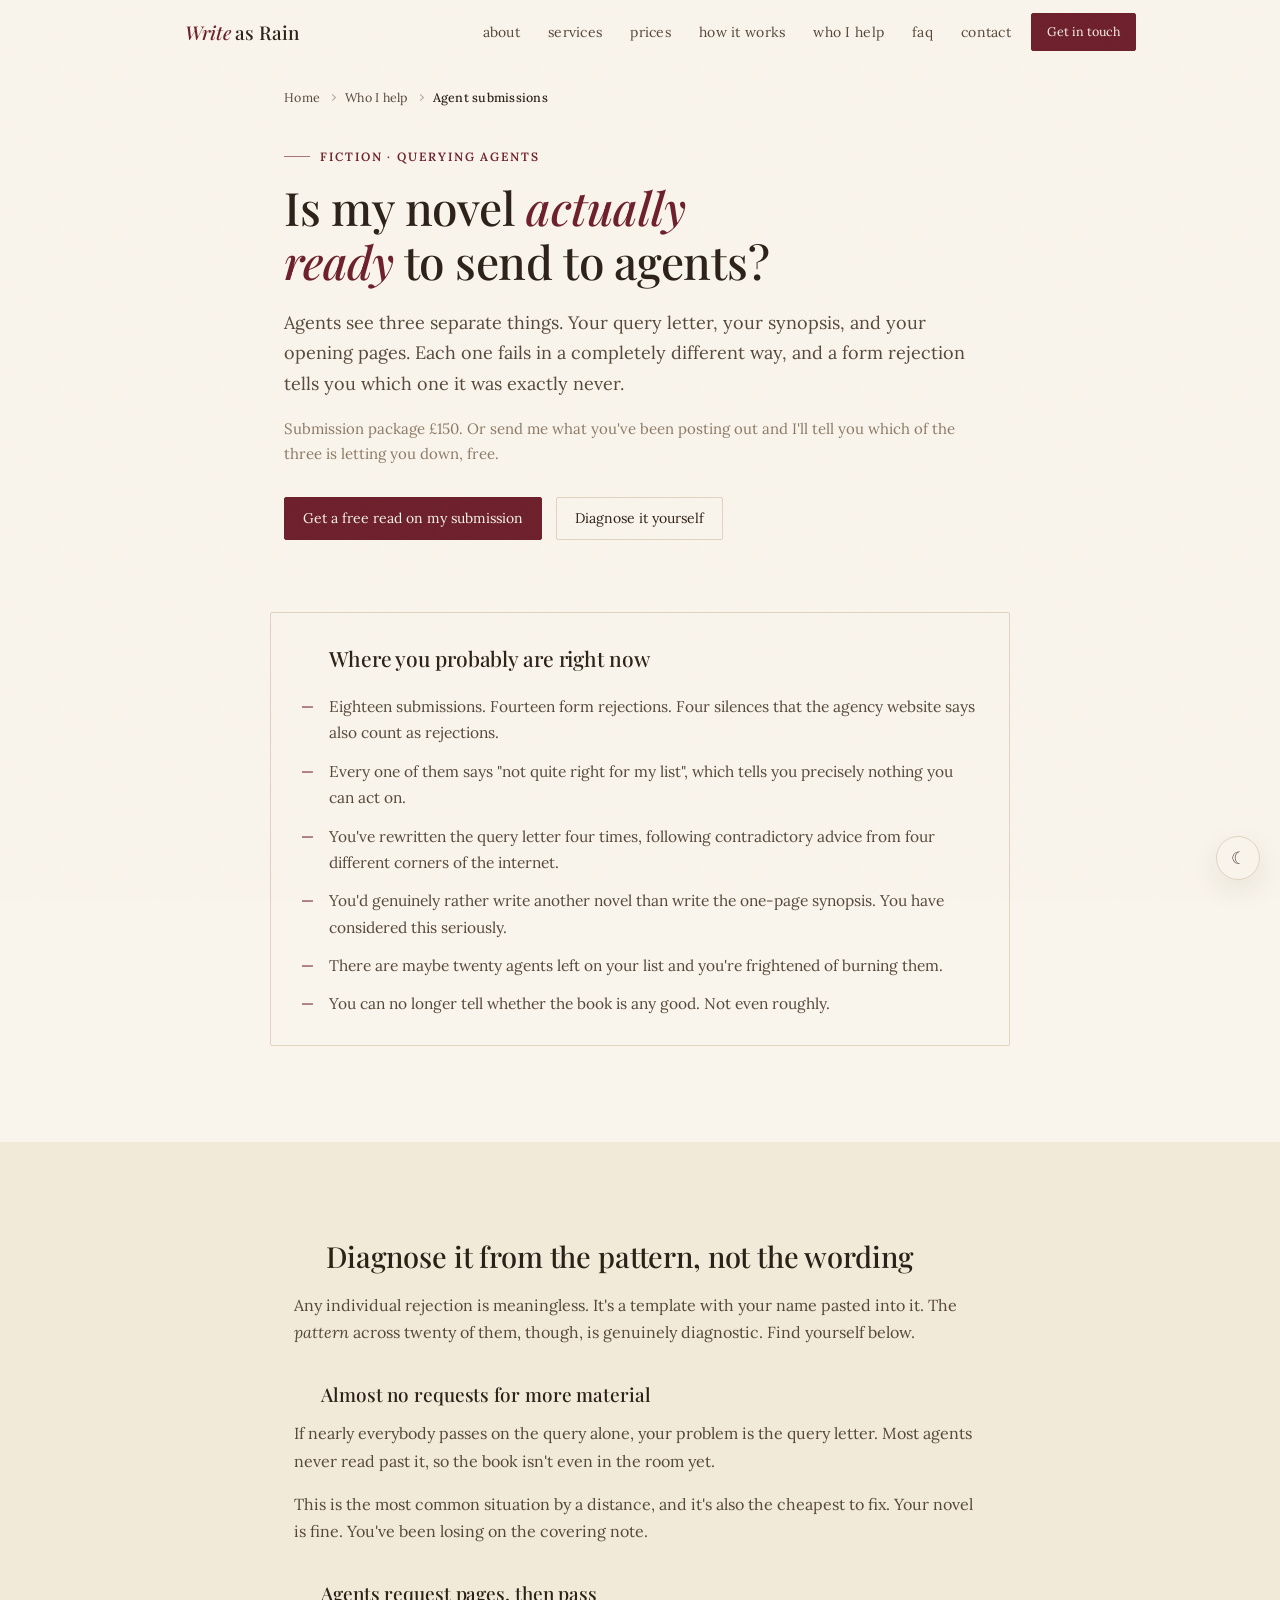
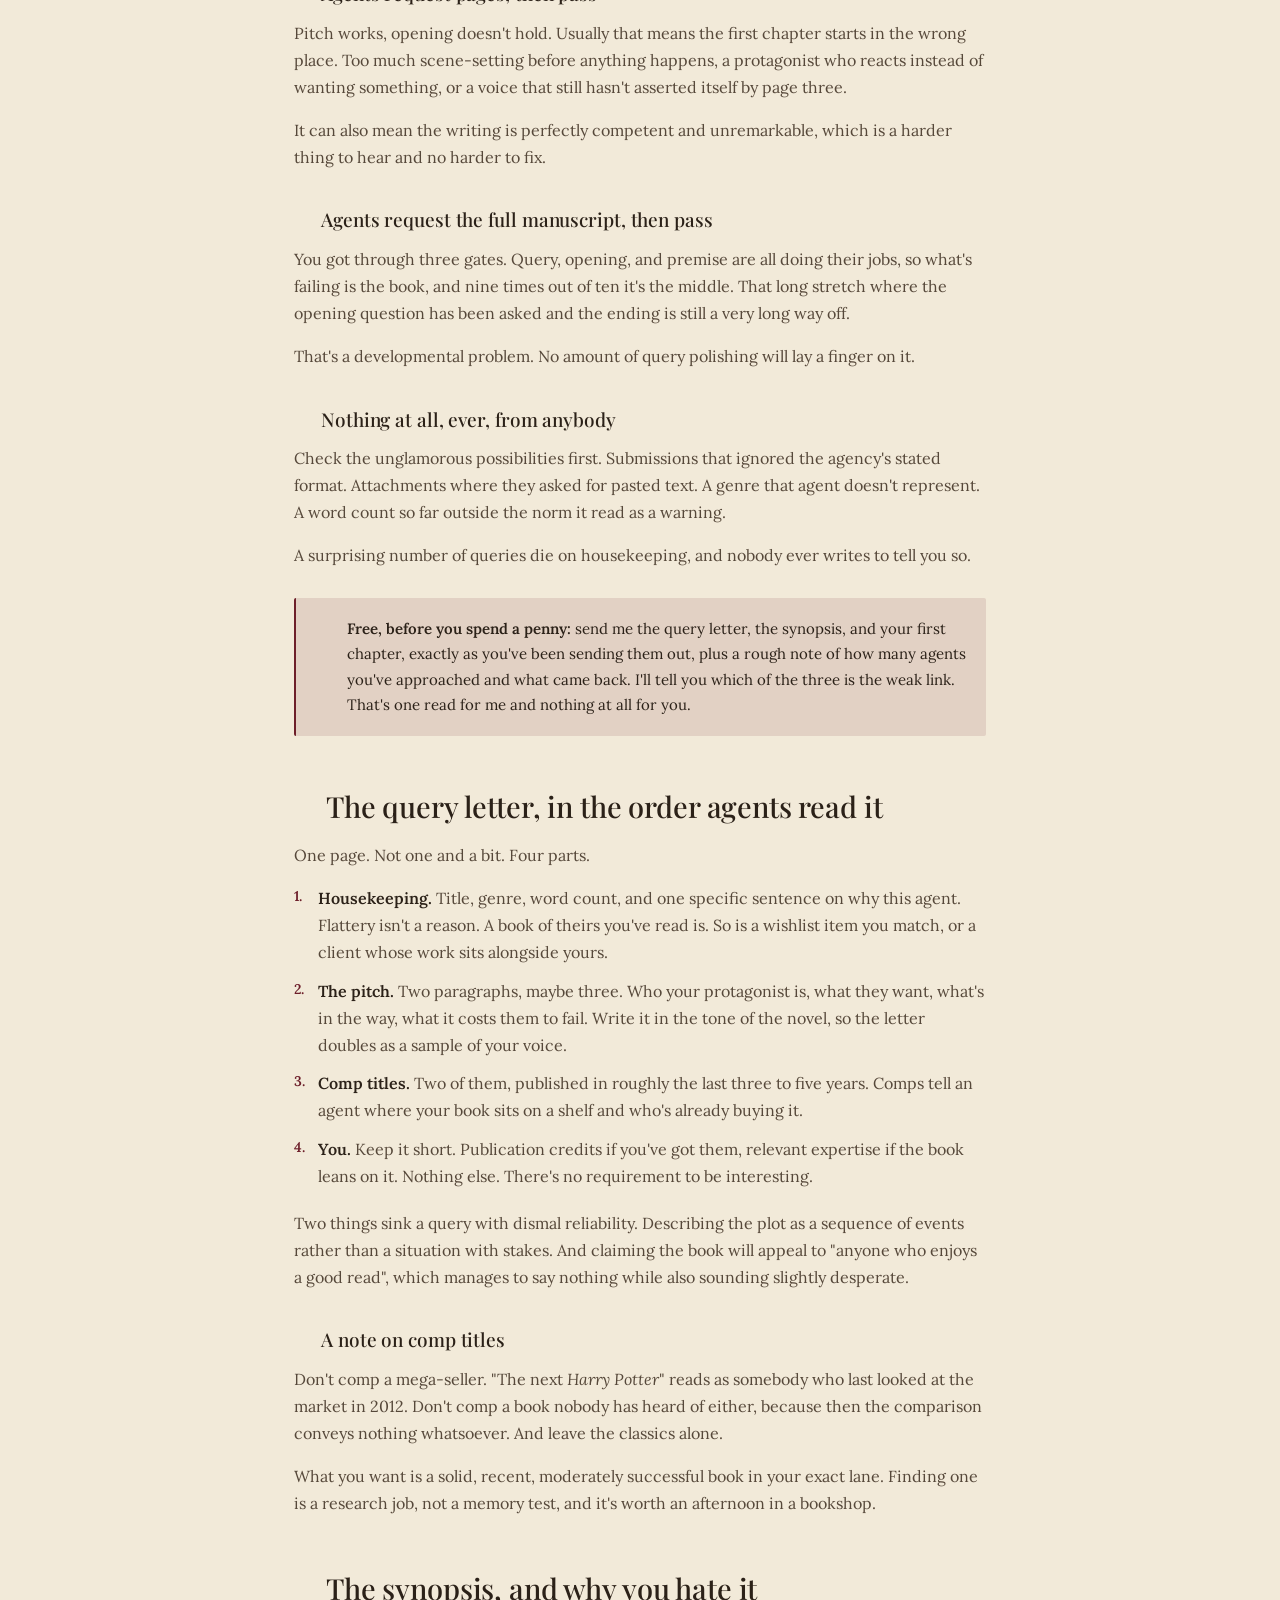
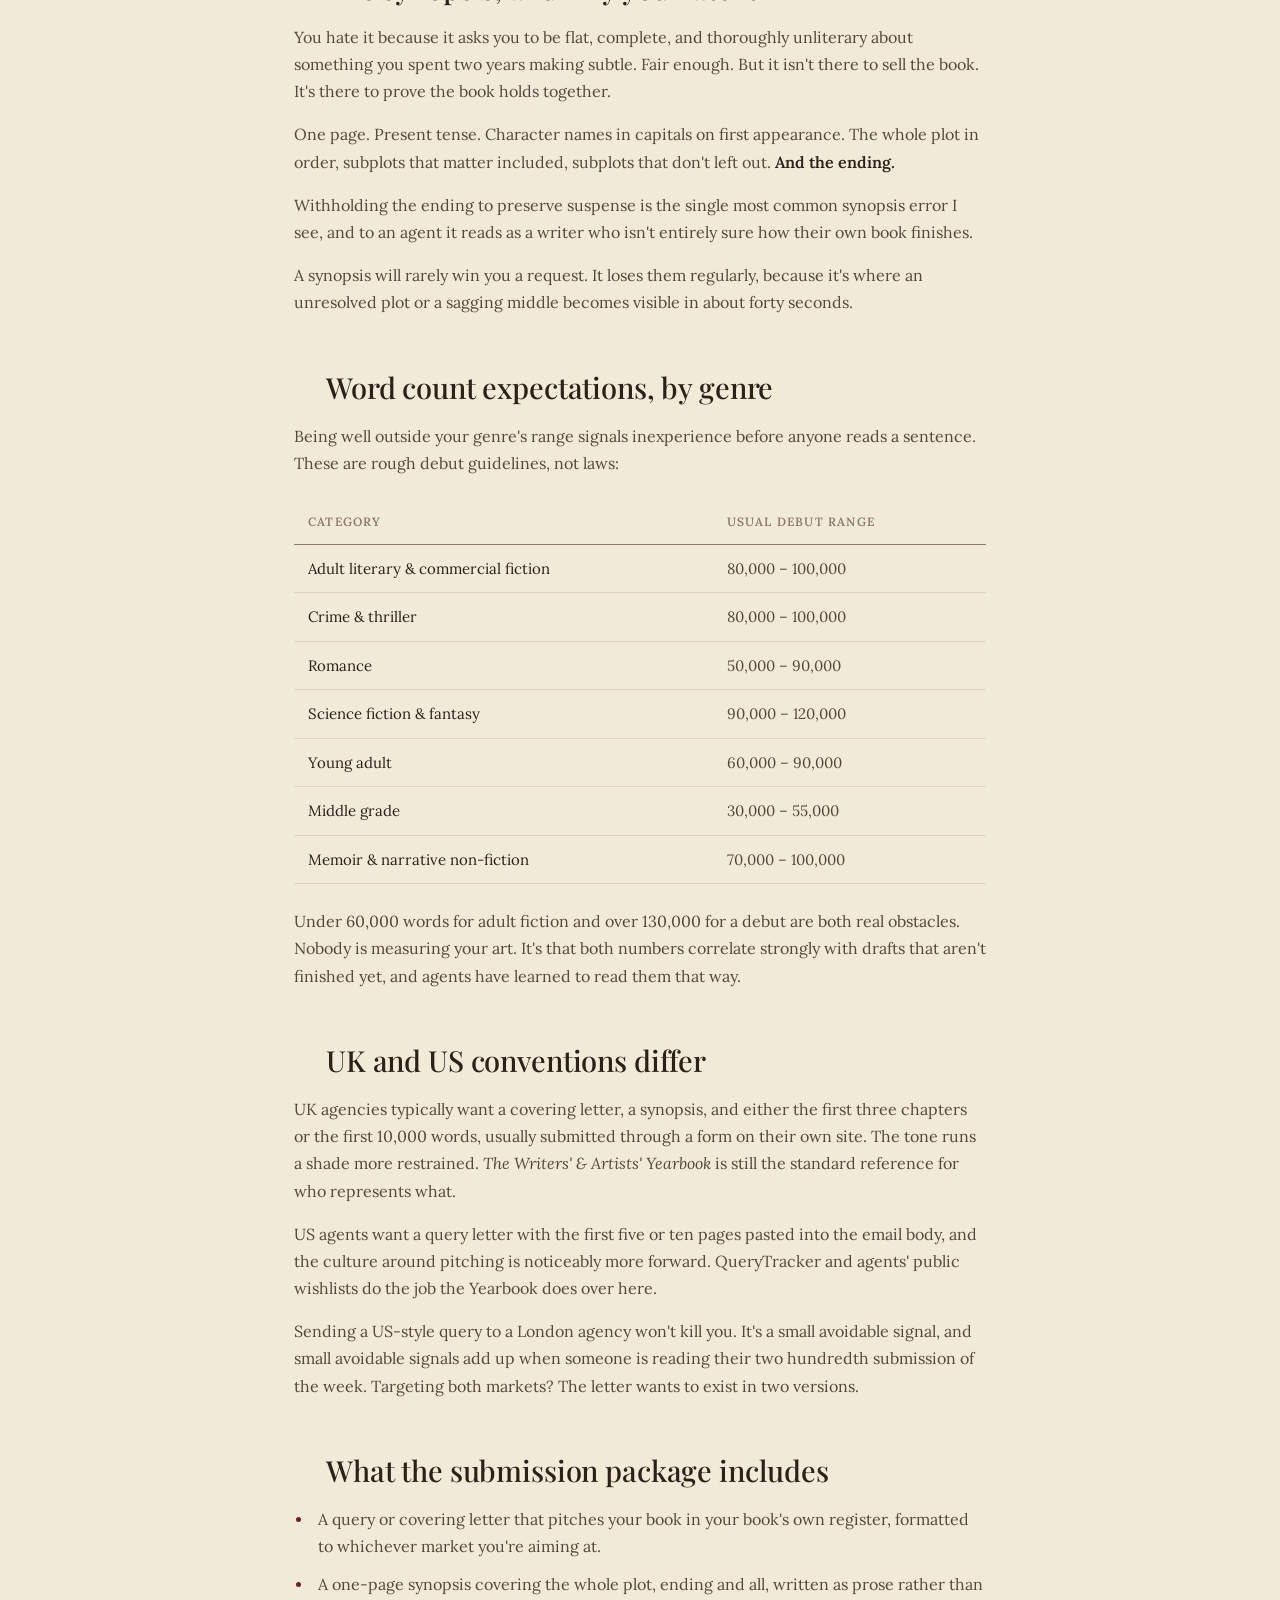
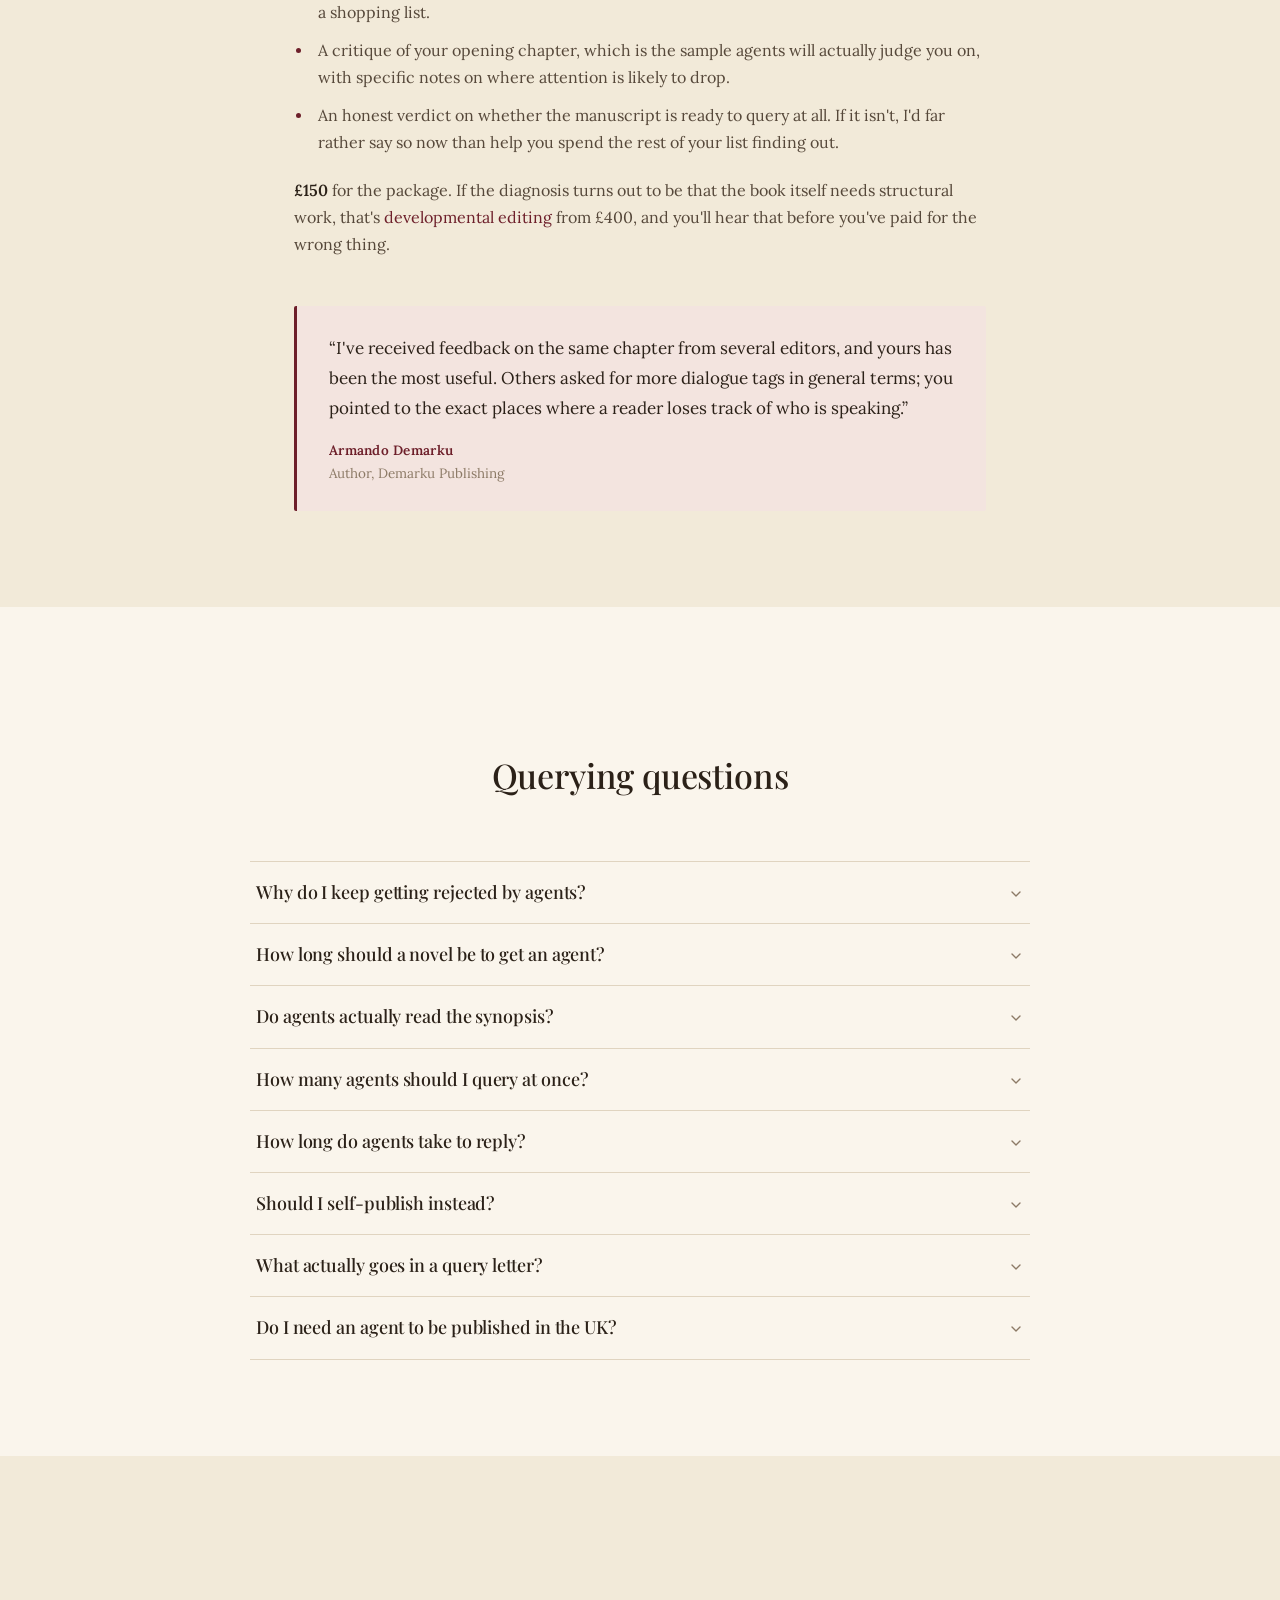
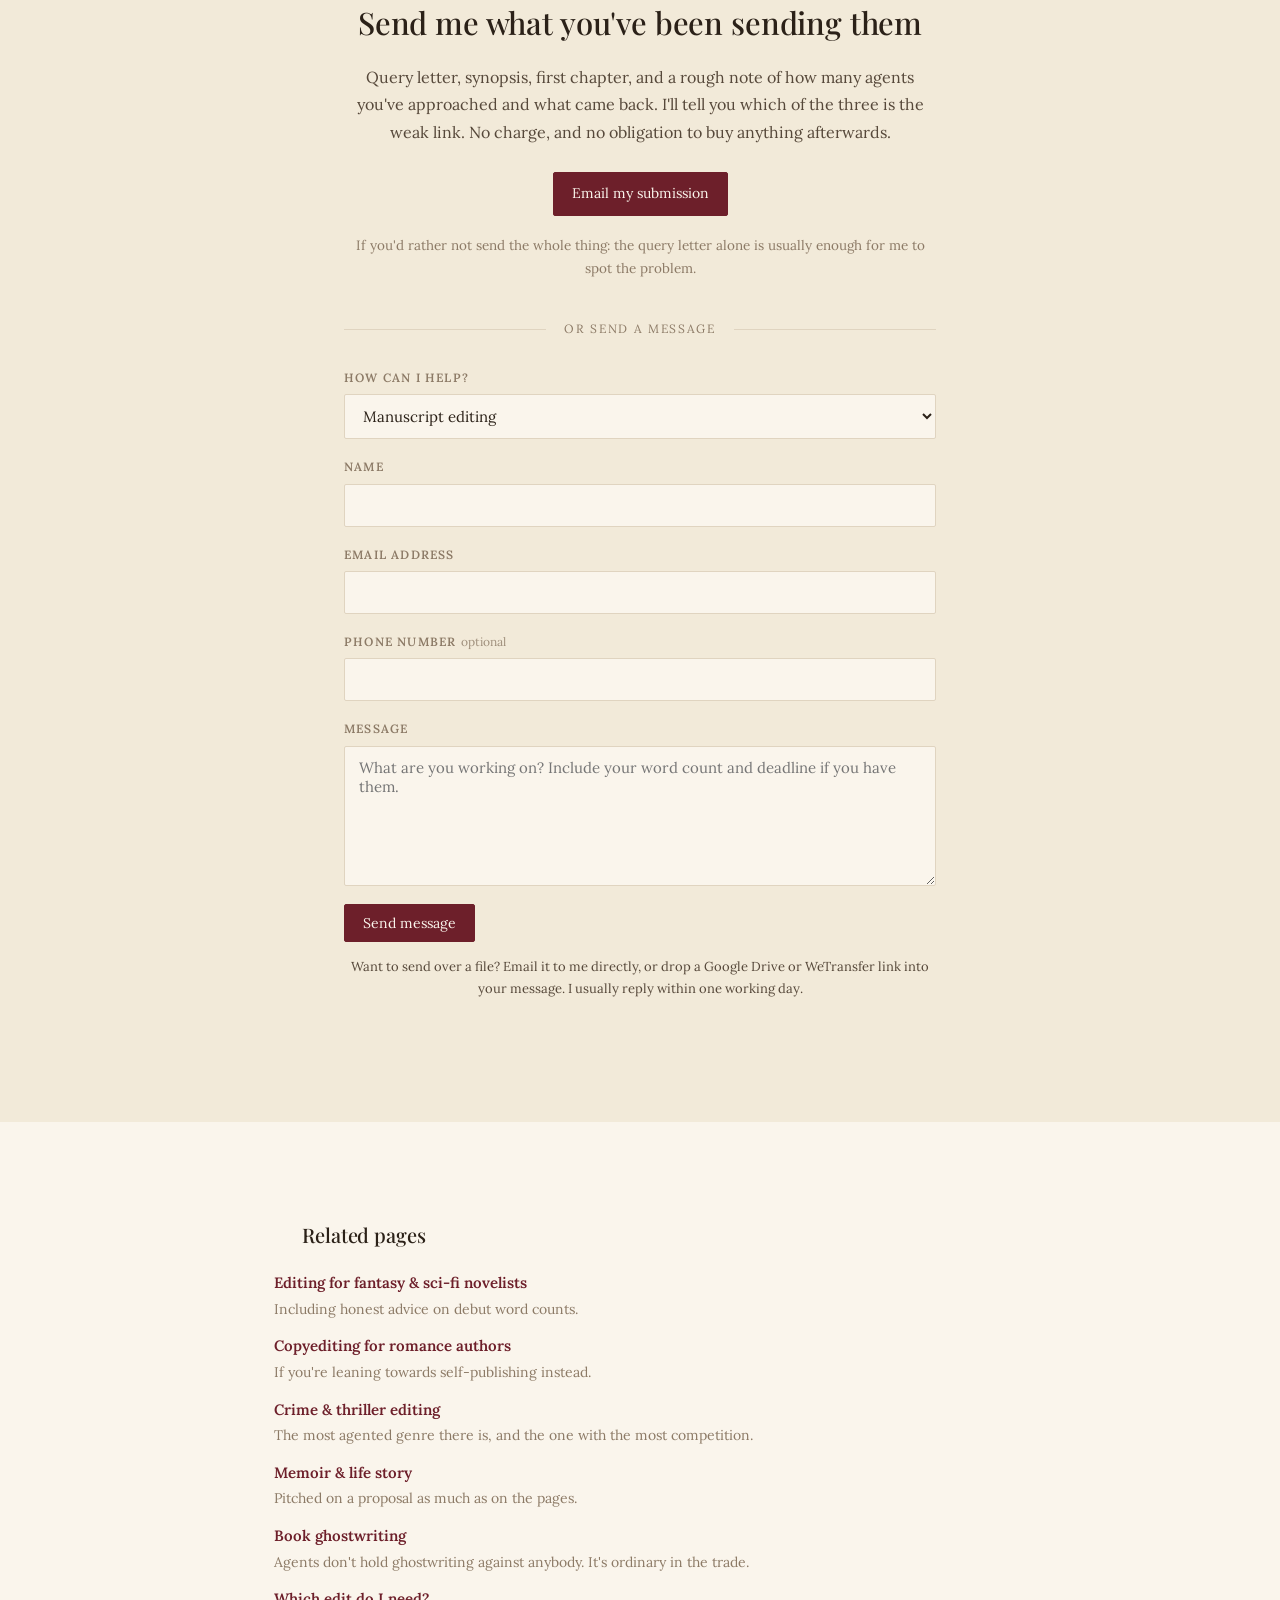
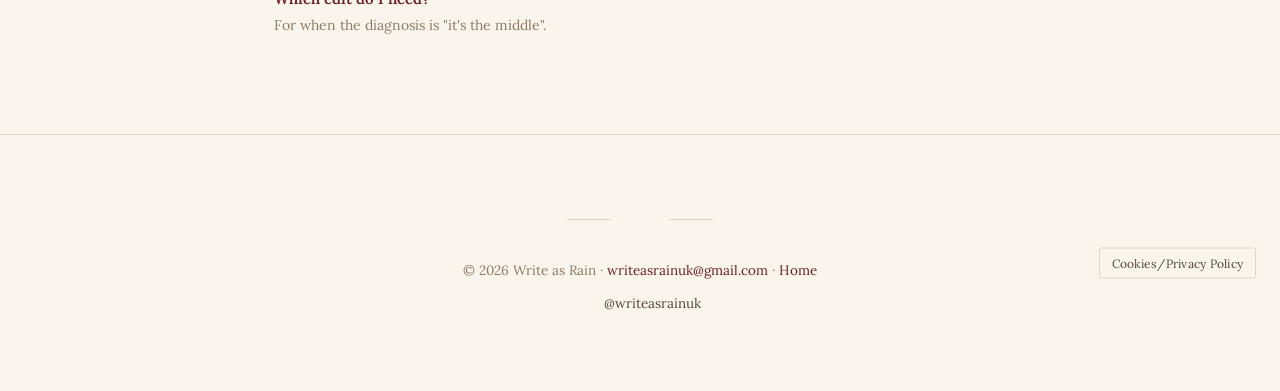
==== agent-submission-help.html @ 53b3f3ac "Restyle testimonials as a panel and add them to fiction pages Body font instead of Playfair italic, " ====
<!DOCTYPE html>
<html lang="en-GB">
<head>
  <meta charset="UTF-8">
  <meta name="viewport" content="width=device-width, initial-scale=1.0">

  <title>Is My Novel Ready to Send to Agents? | Query &amp; Synopsis Help</title>
  <meta name="description" content="Form rejections don't tell you what went wrong. Work out whether it's the book, the query, the synopsis, or the opening chapter that's failing. Package £150.">
  <link rel="canonical" href="https://writeasrain.github.io/agent-submission-help.html">

  <meta property="og:site_name" content="Write as Rain">
  <meta property="og:title" content="Is My Novel Ready to Send to Agents?">
  <meta property="og:description" content="Agents see three things: your query, your synopsis, and your opening pages. Each one fails differently, and a form rejection never tells you which. Here's how to find out.">
  <meta property="og:type" content="article">
  <meta property="og:url" content="https://writeasrain.github.io/agent-submission-help.html">
  <meta property="og:locale" content="en_GB">
  <meta property="og:image" content="https://writeasrain.github.io/og-image.png">
  <meta property="og:image:width" content="1200">
  <meta property="og:image:height" content="630">
  <meta property="og:image:alt" content="Write as Rain - every word deserves a second pair of eyes">
  <meta name="twitter:card" content="summary_large_image">

  <link rel="preconnect" href="https://fonts.googleapis.com">
  <link rel="preconnect" href="https://fonts.gstatic.com" crossorigin>
  <link href="https://fonts.googleapis.com/css2?family=Playfair+Display:ital,wght@0,500;0,600;1,500&family=Lora:ital,wght@0,400;0,500;0,600;1,400&display=swap" rel="stylesheet">
  <link rel="stylesheet" href="styles.css">
  <link rel="icon" href="/favicon.svg" type="image/svg+xml">
  <link rel="icon" href="/favicon.ico" sizes="32x32">
  <link rel="apple-touch-icon" href="/apple-touch-icon.png">

  <script type="application/ld+json">
{
  "@context": "https://schema.org",
  "@type": "BreadcrumbList",
  "itemListElement": [
    { "@type": "ListItem", "position": 1, "name": "Write as Rain", "item": "https://writeasrain.github.io/" },
    { "@type": "ListItem", "position": 2, "name": "Agent submission help", "item": "https://writeasrain.github.io/agent-submission-help.html" }
  ]
}
  </script>

  <script type="application/ld+json">
{
  "@context": "https://schema.org",
  "@type": "Service",
  "name": "Query letter, synopsis, and opening chapter help for novelists querying agents",
  "serviceType": "Submission package",
  "provider": { "@type": "ProfessionalService", "name": "Write as Rain", "@id": "https://writeasrain.github.io/#business" },
  "areaServed": { "@type": "Place", "name": "Worldwide" },
  "audience": { "@type": "Audience", "audienceType": "Novelists querying literary agents" },
  "description": "A query letter, one-page synopsis, and opening chapter critique prepared for literary agent submissions, tailored to UK or US conventions, plus an honest assessment of whether the manuscript is ready to query.",
  "offers": { "@type": "Offer", "priceCurrency": "GBP", "price": 150 }
}
  </script>

  <script type="application/ld+json">
{
  "@context": "https://schema.org",
  "@type": "FAQPage",
  "mainEntity": [
    {
      "@type": "Question",
      "name": "Why do I keep getting rejected by agents?",
      "acceptedAnswer": { "@type": "Answer", "text": "Read the pattern, not the wording. No requests at all. It's the query letter. Most agents never read past it. Pages requested, then passed. It's your opening chapters. Full manuscript requested, then passed. It's the book, and usually the middle of it. Form rejections are deliberately uninformative. Twenty of them lined up together tell you far more than any single one ever will." }
    },
    {
      "@type": "Question",
      "name": "How long should a novel be to get an agent?",
      "acceptedAnswer": { "@type": "Answer", "text": "Roughly, for a debut: literary and commercial fiction 80–100k, crime and thriller 80–100k, romance 50–90k, SFF 90–120k, YA 60–90k, middle grade 30–55k, memoir 70–100k. Under 60,000 for adult fiction reads as underwritten. Over 130,000 for a debut reads as unrevised. Neither is a rule, and both get read as signals before anybody opens the manuscript." }
    },
    {
      "@type": "Question",
      "name": "Do agents actually read the synopsis?",
      "acceptedAnswer": { "@type": "Answer", "text": "Some before the pages, some after, some only if the pages interested them. It'll rarely win you a request. It loses them regularly, because a structural problem becomes visible in a synopsis in about forty seconds flat. Include the ending. Always. Holding it back for suspense reads as a writer who doesn't know how their own book finishes." }
    },
    {
      "@type": "Question",
      "name": "How many agents should I query at once?",
      "acceptedAnswer": { "@type": "Answer", "text": "Batches of six to ten. Simultaneous submissions are standard and expected unless an agency specifically says otherwise. Batching buys you information. If the query is the problem you find out after ten submissions rather than eighty, with most of your list still intact to approach with a better letter." }
    },
    {
      "@type": "Question",
      "name": "How long do agents take to reply?",
      "acceptedAnswer": { "@type": "Answer", "text": "Anywhere from a fortnight to six months. Many agencies now state plainly that silence after a given window means no. Check each agency's submission page before you chase them, because chasing early is remembered. And keep a spreadsheet of who, when, what you sent, and what came back. By submission thirty you won't remember, and querying the same agent twice by accident is a bad way to introduce yourself." }
    },
    {
      "@type": "Question",
      "name": "Should I self-publish instead?",
      "acceptedAnswer": { "@type": "Answer", "text": "They're two different routes. One isn't a consolation prize for failing at the other, whatever the internet occasionally implies. Traditional publishing buys you bookshop distribution, prize eligibility, and an advance, at the cost of years of waiting and very little control. Self-publishing buys you speed, control, and far higher royalties per copy, at the cost of funding the editing, the cover, and the marketing yourself. Genre fiction with a clearly defined readership does very well self-published. Romance above all. Literary fiction generally doesn't." }
    },
    {
      "@type": "Question",
      "name": "What actually goes in a query letter?",
      "acceptedAnswer": { "@type": "Answer", "text": "One page, four parts. Housekeeping (title, genre, word count, why this agent). The pitch (protagonist, want, obstacle, cost). Two recent comp titles. A short paragraph about you. Write it in the tone of the novel so the letter doubles as a sample of your voice. That's the bit separating a competent query from one that gets read twice." }
    },
    {
      "@type": "Question",
      "name": "Do I need an agent to be published in the UK?",
      "acceptedAnswer": { "@type": "Answer", "text": "For the big houses, effectively yes. They don't take unagented submissions. Plenty of independent presses do accept direct approaches and some of them are excellent, typically paying smaller advances in exchange for a lot more editorial attention. One rule hasn't changed in decades. A legitimate agent takes a commission from your earnings, after you've earned them. Anybody charging a reading fee, or nudging you towards a paid editorial service they happen to be connected to, isn't an agent worth having." }
    }
  ]
}
  </script>

  <!-- Google tag (gtag.js) -->
  <script async src="https://www.googletagmanager.com/gtag/js?id=G-4W3Q03PS05"></script>
  <script>
    window.dataLayer = window.dataLayer || [];
    function gtag(){dataLayer.push(arguments);}
    gtag('js', new Date());
    gtag('config', 'G-4W3Q03PS05');
  </script>

  <!-- Microsoft Clarity -->
  <script type="text/javascript">
    (function(c,l,a,r,i,t,y){
        c[a]=c[a]||function(){(c[a].q=c[a].q||[]).push(arguments)};
        t=l.createElement(r);t.async=1;t.src="https://www.clarity.ms/tag/"+i;
        y=l.getElementsByTagName(r)[0];y.parentNode.insertBefore(t,y);
    })(window, document, "clarity", "script", "xw679pu73i");
  </script>
</head>
<body>

<a class="skip-link" href="#main">Skip to content</a>

<nav>
  <div class="nav-inner">
    <a href="index.html" class="brand"><svg class="brand-mark" viewBox="0 0 148 164" aria-hidden="true"><use href="#wr-art-book"></use></svg><span class="brand-text"><span class="accent">Write</span> as Rain</span></a>
    <ul class="nav-links" id="nav-links">
      <li><a href="index.html#about">about</a></li>
      <li><a href="index.html#services">services</a></li>
      <li><a href="pricing.html">prices</a></li>
      <li><a href="index.html#process">how it works</a></li>
      <li><a href="index.html#who-i-help">who I help</a></li>
      <li><a href="#faq">faq</a></li>
      <li><a href="#contact">contact</a></li>
    </ul>
    <div class="nav-actions">
      <a href="#contact" class="btn primary">Get in touch</a>
      <button class="menu-toggle" id="menu-toggle" aria-label="Open menu" aria-expanded="false">&#9776;</button>
    </div>
  </div>
</nav>

<div class="container breadcrumb">
  <nav aria-label="Breadcrumb">
    <ol>
      <li><a href="index.html">Home</a></li>
      <li><a href="index.html#who-i-help">Who I help</a></li>
      <li aria-current="page">Agent submissions</li>
    </ol>
  </nav>
</div>

<main id="main">

<header class="niche-hero">
  <div class="container niche-hero-inner">
    <p class="eyebrow">Fiction &middot; Querying agents</p>
    <h1>Is my novel <span class="accent">actually ready</span> to send to agents?</h1>
    <p class="lede">Agents see three separate things. Your query letter, your synopsis, and your opening pages. Each one fails in a completely different way, and a form rejection tells you which one it was exactly never.</p>
    <p class="lede-sub">Submission package &pound;150. Or send me what you've been posting out and I'll tell you which of the three is letting you down, free.</p>
    <div class="niche-cta">
      <a href="#contact" class="btn primary">Get a free read on my submission</a>
      <a href="#diagnose" class="btn">Diagnose it yourself</a>
    </div>
  </div>
  <svg class="ill ill-xl niche-hero-art" viewBox="0 0 24 24" aria-hidden="true"><use href="#wr-plane"></use></svg>
</header>

<section>
  <div class="container">
    <div class="pain-list reveal">
      <h2><svg class="ill ill-sm" viewBox="0 0 24 24" aria-hidden="true"><use href="#wr-glasses"></use></svg>Where you probably are right now</h2>
      <ul>
        <li>Eighteen submissions. Fourteen form rejections. Four silences that the agency website says also count as rejections.</li>
        <li>Every one of them says "not quite right for my list", which tells you precisely nothing you can act on.</li>
        <li>You've rewritten the query letter four times, following contradictory advice from four different corners of the internet.</li>
        <li>You'd genuinely rather write another novel than write the one-page synopsis. You have considered this seriously.</li>
        <li>There are maybe twenty agents left on your list and you're frightened of burning them.</li>
        <li>You can no longer tell whether the book is any good. Not even roughly.</li>
      </ul>
    </div>
  </div>
</section>

<section id="diagnose" class="section-alt">
  <div class="container prose reveal">

    <h2><svg class="ill ill-hd" viewBox="0 0 24 24" aria-hidden="true"><use href="#wr-magnifier"></use></svg>Diagnose it from the pattern, not the wording</h2>
    <p>Any individual rejection is meaningless. It's a template with your name pasted into it. The <em>pattern</em> across twenty of them, though, is genuinely diagnostic. Find yourself below.</p>

    <h3><svg class="ill ill-sm" viewBox="0 0 24 24" aria-hidden="true"><use href="#wr-no"></use></svg>Almost no requests for more material</h3>
    <p>If nearly everybody passes on the query alone, your problem is the query letter. Most agents never read past it, so the book isn't even in the room yet.</p>
    <p>This is the most common situation by a distance, and it's also the cheapest to fix. Your novel is fine. You've been losing on the covering note.</p>

    <h3><svg class="ill ill-sm" viewBox="0 0 24 24" aria-hidden="true"><use href="#wr-book-open"></use></svg>Agents request pages, then pass</h3>
    <p>Pitch works, opening doesn't hold. Usually that means the first chapter starts in the wrong place. Too much scene-setting before anything happens, a protagonist who reacts instead of wanting something, or a voice that still hasn't asserted itself by page three.</p>
    <p>It can also mean the writing is perfectly competent and unremarkable, which is a harder thing to hear and no harder to fix.</p>

    <h3><svg class="ill ill-sm" viewBox="0 0 24 24" aria-hidden="true"><use href="#wr-layers"></use></svg>Agents request the full manuscript, then pass</h3>
    <p>You got through three gates. Query, opening, and premise are all doing their jobs, so what's failing is the book, and nine times out of ten it's the middle. That long stretch where the opening question has been asked and the ending is still a very long way off.</p>
    <p>That's a developmental problem. No amount of query polishing will lay a finger on it.</p>

    <h3><svg class="ill ill-sm" viewBox="0 0 24 24" aria-hidden="true"><use href="#wr-checklist"></use></svg>Nothing at all, ever, from anybody</h3>
    <p>Check the unglamorous possibilities first. Submissions that ignored the agency's stated format. Attachments where they asked for pasted text. A genre that agent doesn't represent. A word count so far outside the norm it read as a warning.</p>
    <p>A surprising number of queries die on housekeeping, and nobody ever writes to tell you so.</p>

    <div class="callout">
      <svg class="ill ill-sm" viewBox="0 0 24 24" aria-hidden="true"><use href="#wr-nib"></use></svg>
      <p><strong>Free, before you spend a penny:</strong> send me the query letter, the synopsis, and your first chapter, exactly as you've been sending them out, plus a rough note of how many agents you've approached and what came back. I'll tell you which of the three is the weak link. That's one read for me and nothing at all for you.</p>
    </div>

    <h2><svg class="ill ill-hd" viewBox="0 0 24 24" aria-hidden="true"><use href="#wr-envelope"></use></svg>The query letter, in the order agents read it</h2>
    <p>One page. Not one and a bit. Four parts.</p>
    <ol>
      <li><strong>Housekeeping.</strong> Title, genre, word count, and one specific sentence on why this agent. Flattery isn't a reason. A book of theirs you've read is. So is a wishlist item you match, or a client whose work sits alongside yours.</li>
      <li><strong>The pitch.</strong> Two paragraphs, maybe three. Who your protagonist is, what they want, what's in the way, what it costs them to fail. Write it in the tone of the novel, so the letter doubles as a sample of your voice.</li>
      <li><strong>Comp titles.</strong> Two of them, published in roughly the last three to five years. Comps tell an agent where your book sits on a shelf and who's already buying it.</li>
      <li><strong>You.</strong> Keep it short. Publication credits if you've got them, relevant expertise if the book leans on it. Nothing else. There's no requirement to be interesting.</li>
    </ol>
    <p>Two things sink a query with dismal reliability. Describing the plot as a sequence of events rather than a situation with stakes. And claiming the book will appeal to "anyone who enjoys a good read", which manages to say nothing while also sounding slightly desperate.</p>

    <h3><svg class="ill ill-sm" viewBox="0 0 24 24" aria-hidden="true"><use href="#wr-scales"></use></svg>A note on comp titles</h3>
    <p>Don't comp a mega-seller. "The next <em>Harry Potter</em>" reads as somebody who last looked at the market in 2012. Don't comp a book nobody has heard of either, because then the comparison conveys nothing whatsoever. And leave the classics alone.</p>
    <p>What you want is a solid, recent, moderately successful book in your exact lane. Finding one is a research job, not a memory test, and it's worth an afternoon in a bookshop.</p>

    <h2><svg class="ill ill-hd" viewBox="0 0 24 24" aria-hidden="true"><use href="#wr-doc-lines"></use></svg>The synopsis, and why you hate it</h2>
    <p>You hate it because it asks you to be flat, complete, and thoroughly unliterary about something you spent two years making subtle. Fair enough. But it isn't there to sell the book. It's there to prove the book holds together.</p>
    <p>One page. Present tense. Character names in capitals on first appearance. The whole plot in order, subplots that matter included, subplots that don't left out. <strong>And the ending.</strong></p>
    <p>Withholding the ending to preserve suspense is the single most common synopsis error I see, and to an agent it reads as a writer who isn't entirely sure how their own book finishes.</p>
    <p>A synopsis will rarely win you a request. It loses them regularly, because it's where an unresolved plot or a sagging middle becomes visible in about forty seconds.</p>

    <h2><svg class="ill ill-hd" viewBox="0 0 24 24" aria-hidden="true"><use href="#wr-ruler"></use></svg>Word count expectations, by genre</h2>
    <p>Being well outside your genre's range signals inexperience before anyone reads a sentence. These are rough debut guidelines, not laws:</p>
    <div class="data-table-wrap">
      <table class="data-table">
        <thead>
          <tr><th scope="col">Category</th><th scope="col">Usual debut range</th></tr>
        </thead>
        <tbody>
          <tr><td>Adult literary &amp; commercial fiction</td><td>80,000 &ndash; 100,000</td></tr>
          <tr><td>Crime &amp; thriller</td><td>80,000 &ndash; 100,000</td></tr>
          <tr><td>Romance</td><td>50,000 &ndash; 90,000</td></tr>
          <tr><td>Science fiction &amp; fantasy</td><td>90,000 &ndash; 120,000</td></tr>
          <tr><td>Young adult</td><td>60,000 &ndash; 90,000</td></tr>
          <tr><td>Middle grade</td><td>30,000 &ndash; 55,000</td></tr>
          <tr><td>Memoir &amp; narrative non-fiction</td><td>70,000 &ndash; 100,000</td></tr>
        </tbody>
      </table>
    </div>
    <p>Under 60,000 words for adult fiction and over 130,000 for a debut are both real obstacles. Nobody is measuring your art. It's that both numbers correlate strongly with drafts that aren't finished yet, and agents have learned to read them that way.</p>

    <h2><svg class="ill ill-hd" viewBox="0 0 24 24" aria-hidden="true"><use href="#wr-globe"></use></svg>UK and US conventions differ</h2>
    <p>UK agencies typically want a covering letter, a synopsis, and either the first three chapters or the first 10,000 words, usually submitted through a form on their own site. The tone runs a shade more restrained. <em>The Writers' &amp; Artists' Yearbook</em> is still the standard reference for who represents what.</p>
    <p>US agents want a query letter with the first five or ten pages pasted into the email body, and the culture around pitching is noticeably more forward. QueryTracker and agents' public wishlists do the job the Yearbook does over here.</p>
    <p>Sending a US-style query to a London agency won't kill you. It's a small avoidable signal, and small avoidable signals add up when someone is reading their two hundredth submission of the week. Targeting both markets? The letter wants to exist in two versions.</p>

    <h2><svg class="ill ill-hd" viewBox="0 0 24 24" aria-hidden="true"><use href="#wr-package"></use></svg>What the submission package includes</h2>
    <ul>
      <li>A query or covering letter that pitches your book in your book's own register, formatted to whichever market you're aiming at.</li>
      <li>A one-page synopsis covering the whole plot, ending and all, written as prose rather than a shopping list.</li>
      <li>A critique of your opening chapter, which is the sample agents will actually judge you on, with specific notes on where attention is likely to drop.</li>
      <li>An honest verdict on whether the manuscript is ready to query at all. If it isn't, I'd far rather say so now than help you spend the rest of your list finding out.</li>
    </ul>
    <p><strong>&pound;150</strong> for the package. If the diagnosis turns out to be that the book itself needs structural work, that's <a href="index.html#services">developmental editing</a> from &pound;400, and you'll hear that before you've paid for the wrong thing.</p>
    <!-- testimonial: demarku-dialogue -->
    <figure class="testimonial reveal">
      <blockquote>
        <p>I've received feedback on the same chapter from several editors, and yours has been the most useful. Others asked for more dialogue tags in general terms; you pointed to the exact places where a reader loses track of who is speaking.</p>
      </blockquote>
      <figcaption>
        <span class="testimonial-name">Armando Demarku</span>
        <span class="testimonial-role">Author, <a href="https://www.demarkupublishing.com/" rel="noopener">Demarku Publishing</a></span>
      </figcaption>
    </figure>
    <!-- /testimonial -->

  </div>
</section>

<section id="faq">
  <div class="container">
    <div class="section-mark reveal"><svg class="ill ill-mark" viewBox="0 0 24 24" aria-hidden="true"><use href="#wr-speech"></use></svg></div>
    <div class="section-title reveal"><h2>Querying questions</h2></div>
    <div class="faq-list stagger">

      <details class="faq-item">
        <summary><h3 class="faq-q">Why do I keep getting rejected by agents?</h3><svg class="faq-chev" viewBox="0 0 24 24" fill="none" stroke="currentColor" stroke-width="2" stroke-linecap="round" stroke-linejoin="round" aria-hidden="true"><polyline points="6 9 12 15 18 9"></polyline></svg></summary>
        <div class="faq-a">
          <p>Read the pattern, not the wording.</p>
          <ul>
            <li><strong>No requests at all.</strong> It's the query letter. Most agents never read past it.</li>
            <li><strong>Pages requested, then passed.</strong> It's your opening chapters.</li>
            <li><strong>Full manuscript requested, then passed.</strong> It's the book, and usually the middle of it.</li>
          </ul>
          <p>Form rejections are deliberately uninformative. Twenty of them lined up together tell you far more than any single one ever will.</p>
        </div>
      </details>

      <details class="faq-item">
        <summary><h3 class="faq-q">How long should a novel be to get an agent?</h3><svg class="faq-chev" viewBox="0 0 24 24" fill="none" stroke="currentColor" stroke-width="2" stroke-linecap="round" stroke-linejoin="round" aria-hidden="true"><polyline points="6 9 12 15 18 9"></polyline></svg></summary>
        <div class="faq-a">
          <p>Roughly, for a debut: literary and commercial fiction 80&ndash;100k, crime and thriller 80&ndash;100k, romance 50&ndash;90k, SFF 90&ndash;120k, YA 60&ndash;90k, middle grade 30&ndash;55k, memoir 70&ndash;100k.</p>
          <p>Under 60,000 for adult fiction reads as underwritten. Over 130,000 for a debut reads as unrevised. Neither is a rule, and both get read as signals before anybody opens the manuscript.</p>
        </div>
      </details>

      <details class="faq-item">
        <summary><h3 class="faq-q">Do agents actually read the synopsis?</h3><svg class="faq-chev" viewBox="0 0 24 24" fill="none" stroke="currentColor" stroke-width="2" stroke-linecap="round" stroke-linejoin="round" aria-hidden="true"><polyline points="6 9 12 15 18 9"></polyline></svg></summary>
        <div class="faq-a">
          <p>Some before the pages, some after, some only if the pages interested them.</p>
          <p>It'll rarely win you a request. It loses them regularly, because a structural problem becomes visible in a synopsis in about forty seconds flat.</p>
          <p>Include the ending. Always. Holding it back for suspense reads as a writer who doesn't know how their own book finishes.</p>
        </div>
      </details>

      <details class="faq-item">
        <summary><h3 class="faq-q">How many agents should I query at once?</h3><svg class="faq-chev" viewBox="0 0 24 24" fill="none" stroke="currentColor" stroke-width="2" stroke-linecap="round" stroke-linejoin="round" aria-hidden="true"><polyline points="6 9 12 15 18 9"></polyline></svg></summary>
        <div class="faq-a">
          <p>Batches of six to ten. Simultaneous submissions are standard and expected unless an agency specifically says otherwise.</p>
          <p>Batching buys you information. If the query is the problem you find out after ten submissions rather than eighty, with most of your list still intact to approach with a better letter.</p>
        </div>
      </details>

      <details class="faq-item">
        <summary><h3 class="faq-q">How long do agents take to reply?</h3><svg class="faq-chev" viewBox="0 0 24 24" fill="none" stroke="currentColor" stroke-width="2" stroke-linecap="round" stroke-linejoin="round" aria-hidden="true"><polyline points="6 9 12 15 18 9"></polyline></svg></summary>
        <div class="faq-a">
          <p>Anywhere from a fortnight to six months. Many agencies now state plainly that silence after a given window means no.</p>
          <p>Check each agency's submission page before you chase them, because chasing early is remembered. And keep a spreadsheet of who, when, what you sent, and what came back. By submission thirty you won't remember, and querying the same agent twice by accident is a bad way to introduce yourself.</p>
        </div>
      </details>

      <details class="faq-item">
        <summary><h3 class="faq-q">Should I self-publish instead?</h3><svg class="faq-chev" viewBox="0 0 24 24" fill="none" stroke="currentColor" stroke-width="2" stroke-linecap="round" stroke-linejoin="round" aria-hidden="true"><polyline points="6 9 12 15 18 9"></polyline></svg></summary>
        <div class="faq-a">
          <p>They're two different routes. One isn't a consolation prize for failing at the other, whatever the internet occasionally implies.</p>
          <p>Traditional publishing buys you bookshop distribution, prize eligibility, and an advance, at the cost of years of waiting and very little control. Self-publishing buys you speed, control, and far higher royalties per copy, at the cost of funding the editing, the cover, and the marketing yourself.</p>
          <p>Genre fiction with a clearly defined readership does very well self-published. Romance above all. Literary fiction generally doesn't.</p>
        </div>
      </details>

      <details class="faq-item">
        <summary><h3 class="faq-q">What actually goes in a query letter?</h3><svg class="faq-chev" viewBox="0 0 24 24" fill="none" stroke="currentColor" stroke-width="2" stroke-linecap="round" stroke-linejoin="round" aria-hidden="true"><polyline points="6 9 12 15 18 9"></polyline></svg></summary>
        <div class="faq-a">
          <p>One page, four parts. Housekeeping (title, genre, word count, why this agent). The pitch (protagonist, want, obstacle, cost). Two recent comp titles. A short paragraph about you.</p>
          <p>Write it in the tone of the novel so the letter doubles as a sample of your voice. That's the bit separating a competent query from one that gets read twice.</p>
        </div>
      </details>

      <details class="faq-item">
        <summary><h3 class="faq-q">Do I need an agent to be published in the UK?</h3><svg class="faq-chev" viewBox="0 0 24 24" fill="none" stroke="currentColor" stroke-width="2" stroke-linecap="round" stroke-linejoin="round" aria-hidden="true"><polyline points="6 9 12 15 18 9"></polyline></svg></summary>
        <div class="faq-a">
          <p>For the big houses, effectively yes. They don't take unagented submissions. Plenty of independent presses do accept direct approaches and some of them are excellent, typically paying smaller advances in exchange for a lot more editorial attention.</p>
          <p>One rule hasn't changed in decades. A legitimate agent takes a commission from your earnings, <em>after</em> you've earned them. Anybody charging a reading fee, or nudging you towards a paid editorial service they happen to be connected to, isn't an agent worth having.</p>
        </div>
      </details>

    </div>
  </div>
</section>

<section id="contact" class="section-alt">
  <div class="container cta-band reveal">
    <div class="section-mark"><svg class="ill ill-mark" viewBox="0 0 24 24" aria-hidden="true"><use href="#wr-envelope"></use></svg></div>
    <h2>Send me what you've been sending them</h2>
    <p>Query letter, synopsis, first chapter, and a rough note of how many agents you've approached and what came back. I'll tell you which of the three is the weak link. No charge, and no obligation to buy anything afterwards.</p>
    <div class="contact-buttons">
      <a href="mailto:writeasrainuk@gmail.com?subject=Agent%20submission%20-%20free%20diagnosis" class="btn primary">Email my submission</a>
    </div>
    <p class="small">If you'd rather not send the whole thing: the query letter alone is usually enough for me to spot the problem.</p>

    <div class="contact-divider">Or send a message</div>

    <form class="contact-form" action="https://formspree.io/f/xwvgjkpb" method="POST">
      <input type="hidden" name="_subject" value="Website enquiry &ndash; Agent submission package">
      <input type="hidden" name="_next" value="https://writeasrain.github.io/thanks.html">
      <div class="form-gotcha" aria-hidden="true">
        <label for="cf-company">Company</label>
        <input type="text" id="cf-company" name="_gotcha" tabindex="-1" autocomplete="off">
      </div>
      <div class="form-field">
        <label for="cf-service">How can I help?</label>
        <select id="cf-service" name="service" required>
          <option value="" disabled>Please choose an option</option>
          <option value="Manuscript editing" selected>Manuscript editing</option>
          <option value="Book ghostwriting">Ghostwriting a book</option>
          <option value="Blurb or book description">Blurb or Amazon description</option>
          <option value="Formatting">Ebook or print formatting</option>
          <option value="Academic">Academic editing or dissertation coaching</option>
          <option value="Applications">Personal statement, CV, or LinkedIn</option>
          <option value="Business writing">Grant, bid, or ghostwriting</option>
          <option value="Documents">A document to write or tidy up</option>
          <option value="Speech">A speech</option>
          <option value="Something else">Something else</option>
        </select>
      </div>
      <div class="form-field">
        <label for="cf-name">Name</label>
        <input type="text" id="cf-name" name="name" required autocomplete="name">
      </div>
      <div class="form-field">
        <label for="cf-email">Email address</label>
        <input type="email" id="cf-email" name="_replyto" required autocomplete="email">
      </div>
      <div class="form-field">
        <label for="cf-phone">Phone number <span class="label-optional">optional</span></label>
        <input type="tel" id="cf-phone" name="phone" autocomplete="tel">
      </div>
      <div class="form-field">
        <label for="cf-message">Message</label>
        <textarea id="cf-message" name="message" required placeholder="What are you working on? Include your word count and deadline if you have them."></textarea>
      </div>
      <button type="submit" class="btn primary">Send message</button>
      <p class="form-status" role="status" aria-live="polite"></p>
      <p class="form-note">Want to send over a file? Email it to me directly, or drop a Google Drive or WeTransfer link into your message. I usually reply within one working day.</p>
    </form>
  </div>
</section>

<section>
  <div class="container related reveal">
    <h2><svg class="ill ill-sm" viewBox="0 0 24 24" aria-hidden="true"><use href="#wr-books"></use></svg>Related pages</h2>
    <ul>
      <li><a href="fantasy-scifi-editor.html">Editing for fantasy &amp; sci-fi novelists</a><span>Including honest advice on debut word counts.</span></li>
      <li><a href="romance-editor.html">Copyediting for romance authors</a><span>If you're leaning towards self-publishing instead.</span></li>
      <li><a href="crime-thriller-editor.html">Crime &amp; thriller editing</a><span>The most agented genre there is, and the one with the most competition.</span></li>
      <li><a href="memoir-life-story.html">Memoir &amp; life story</a><span>Pitched on a proposal as much as on the pages.</span></li>
      <li><a href="book-ghostwriting.html">Book ghostwriting</a><span>Agents don't hold ghostwriting against anybody. It's ordinary in the trade.</span></li>
      <li><a href="proofreading-vs-copyediting.html">Which edit do I need?</a><span>For when the diagnosis is "it's the middle".</span></li>
    </ul>
  </div>
</section>

</main>

<footer>
  <div class="container">
    <div class="footer-mark"><svg class="ill ill-md" viewBox="0 0 24 24" aria-hidden="true"><use href="#wr-nib"></use></svg></div>
    <p>&copy; 2026 Write as Rain &middot; <a href="mailto:writeasrainuk@gmail.com">writeasrainuk@gmail.com</a> &middot; <a href="index.html">Home</a></p>
    <p class="footer-social"><a href="https://www.instagram.com/writeasrainuk" rel="me noopener" target="_blank"><svg class="ill ill-sm" viewBox="0 0 24 24" aria-hidden="true"><use href="#wr-instagram"></use></svg>@writeasrainuk</a></p>
  </div>
  <button type="button" class="privacy-btn" id="privacyBtn" aria-expanded="false" aria-controls="privacyPopup">Cookies/Privacy Policy</button>
</footer>

<div class="privacy-popup" id="privacyPopup" role="dialog" aria-modal="false" aria-labelledby="privacyPopupTitle" aria-hidden="true">
  <div class="privacy-popup-header">
    <h2 class="privacy-popup-title" id="privacyPopupTitle">Cookies/Privacy Policy</h2>
    <button type="button" class="privacy-popup-close" id="privacyPopupClose" aria-label="Close privacy policy">
      <svg viewBox="0 0 24 24" fill="none" stroke="currentColor" stroke-width="2" stroke-linecap="round" stroke-linejoin="round"><line x1="18" y1="6" x2="6" y2="18"></line><line x1="6" y1="6" x2="18" y2="18"></line></svg>
    </button>
  </div>
  <div class="privacy-popup-body">
    I don't store any of your data at all unless you choose to contact me, in which case your information will only be used for contact relevant to your enquiry. You will not be subscribed to any newsletters and your details will never be shared with any third parties.<br><br>
	This website is hosted by GitHub and uses a FormSpree.io embed for the contact form &ndash; please refer to their individual policies on usage of personal data.
  </div>
</div>

<button type="button" class="theme-toggle" id="theme-toggle" aria-label="Toggle dark mode" title="Toggle dark mode">&#9790;</button>

<script src="site.js"></script>

</body>
</html>
---- styles.css ----
/* ==========================================================================
   Write as Rain — shared stylesheet
   Used by index.html and every niche landing page.
   ========================================================================== */

:root {
  --bg: #faf5ec;
  --bg-alt: #f2ead9;
  --ink: #2b2118;
  --ink-soft: #56483a;
  --ink-faint: #8c7a66;
  --accent: #6d1f2a;
  --accent-soft: rgba(109, 31, 42, 0.12);
  --rule: #e0d4c0;
  --shadow-soft: 0 10px 30px rgba(43, 33, 24, 0.08);
  --quote-bg: #f3e4df;
}

/* Dark tones stay brown, but held around hue 28° at roughly half the
   saturation of the light theme's warmth — bark and cold tea, not cocoa. */
[data-theme="dark"] {
  --bg: #1a1613;
  --bg-alt: #221d19;
  --ink: #eee7de;
  --ink-soft: #c9bcb0;
  --ink-faint: #97897c;
  --accent: #e08d92;
  --accent-soft: rgba(224, 141, 146, 0.16);
  --rule: #372f28;
  --shadow-soft: 0 10px 30px rgba(0, 0, 0, 0.35);
  --quote-bg: #2c2120;
}

* { margin: 0; padding: 0; box-sizing: border-box; }

html { scroll-behavior: smooth; }

/* Anchored sections must clear the fixed nav */
[id] { scroll-margin-top: 88px; }

body {
  font-family: 'Lora', Georgia, serif;
  background: var(--bg);
  color: var(--ink);
  line-height: 1.7;
  font-size: 16px;
  transition: background 0.3s ease, color 0.3s ease;
}

/* Fine paper grain over the whole page. Non-interactive, barely visible,
   but it stops the flat colour looking like a default stylesheet. */
body::after {
  content: '';
  position: fixed;
  inset: 0;
  z-index: 9998;
  pointer-events: none;
  opacity: 0.035;
  background-image: url("data:image/svg+xml,%3Csvg xmlns='http://www.w3.org/2000/svg' width='160' height='160'%3E%3Cfilter id='n'%3E%3CfeTurbulence type='fractalNoise' baseFrequency='0.85' numOctaves='3' stitchTiles='stitch'/%3E%3C/filter%3E%3Crect width='160' height='160' filter='url(%23n)'/%3E%3C/svg%3E");
}
[data-theme="dark"] body::after,
body[data-grain-dark]::after { opacity: 0.055; }

/* Reading progress, hairline, top of viewport */
.scroll-progress {
  position: fixed;
  top: 0; left: 0;
  height: 2px;
  width: 100%;
  z-index: 120;
  background: var(--accent);
  transform: scaleX(0);
  transform-origin: 0 50%;
  opacity: 0.85;
  will-change: transform;
}

h1, h2, h3, h4, .brand, .service-name {
  font-family: 'Playfair Display', Georgia, serif;
  font-weight: 500;
  letter-spacing: -0.005em;
}

a { color: var(--accent); text-decoration: none; }
a:hover { text-decoration: underline; }

.container { max-width: 1040px; margin: 0 auto; padding: 0 24px; }

.skip-link {
  position: absolute;
  left: -9999px;
  top: 0;
  z-index: 200;
  background: var(--bg);
  color: var(--accent);
  border: 1px solid var(--accent);
  padding: 10px 16px;
  border-radius: 2px;
  font-size: 14px;
}
.skip-link:focus { left: 12px; top: 12px; }

/* === NAV === */
/* Scoped to the top-level nav on purpose: niche pages also contain a
   <nav aria-label="Breadcrumb">, which must not be pinned to the viewport. */
body > nav {
  position: fixed;
  top: 0; left: 0; right: 0;
  z-index: 100;
  background: color-mix(in srgb, var(--bg) 88%, transparent);
  backdrop-filter: blur(8px);
  border-bottom: 1px solid transparent;
  transition: border-color 0.35s ease, box-shadow 0.35s ease, background 0.35s ease;
}

body > nav.scrolled {
  border-bottom-color: var(--rule);
  box-shadow: 0 6px 24px -18px rgba(43, 33, 24, 0.7);
  background: color-mix(in srgb, var(--bg) 94%, transparent);
}

.nav-inner {
  max-width: 1040px;
  margin: 0 auto;
  padding: 0 24px;
  height: 64px;
  display: flex;
  align-items: center;
  gap: 20px;
}

.brand {
  display: inline-flex;
  align-items: center;
  gap: 10px;
  font-size: 19px;
  color: var(--ink);
}
.brand:hover { text-decoration: none; }
.brand .accent { color: var(--accent); font-style: italic; }

/* The hero drawing again, shrunk to sit beside the wordmark.

   Stroke is in viewBox units, so the same symbol needs a much bigger number
   here than in the hero — 1.6 at this size renders at a third of a pixel and
   the book vanishes. But it wants to land *lighter* than the .ill icons, which
   sit around 1.2–1.6px: this drawing packs fourteen rain strokes and six page
   lines into the same space those spend on three or four, so what reads as too
   heavy is the density, not the weight. 3.6 renders at about 0.75px, which
   keeps the page lines separate and matches the hairlines of the wordmark. */
.brand-mark {
  flex-shrink: 0;
  width: 31px;
  height: auto;
  aspect-ratio: 148 / 164;
  color: var(--accent);
  fill: none;
  stroke: currentColor;
  stroke-width: 3.6;
  stroke-linecap: round;
  stroke-linejoin: round;
}

.nav-links {
  list-style: none;
  display: flex;
  gap: 28px;
  margin-left: auto;
}

.nav-links a {
  position: relative;
  color: var(--ink-soft);
  font-size: 14px;
  letter-spacing: 0.02em;
  transition: color 0.25s ease;
}
.nav-links a::after {
  content: '';
  position: absolute;
  left: 0; right: 0; bottom: -5px;
  height: 1px;
  background: currentColor;
  transform: scaleX(0);
  transform-origin: 100% 50%;
  transition: transform 0.32s cubic-bezier(0.65, 0, 0.35, 1);
}
.nav-links a:hover { color: var(--accent); text-decoration: none; }
.nav-links a:hover::after { transform: scaleX(1); transform-origin: 0 50%; }

.nav-actions { display: flex; align-items: center; gap: 12px; }

.nav-actions .btn { font-size: 12.5px; padding: 7px 15px; }

/* Secondary buttons fill with ink from the bottom up on hover. */
.btn {
  display: inline-block;
  font-family: 'Lora', Georgia, serif;
  font-size: 14px;
  padding: 9px 18px;
  border: 1px solid var(--rule);
  border-radius: 2px;
  color: var(--ink);
  cursor: pointer;
  background-color: transparent;
  background-image: linear-gradient(var(--accent), var(--accent));
  background-repeat: no-repeat;
  background-position: 50% 100%;
  background-size: 100% 0%;
  transition: background-size 0.36s cubic-bezier(0.65, 0, 0.35, 1),
              color 0.28s ease, border-color 0.28s ease, transform 0.2s ease;
}
.btn:hover {
  border-color: var(--accent);
  color: var(--bg);
  background-size: 100% 100%;
  text-decoration: none;
}
.btn:active { transform: translateY(1px); }
.btn:focus-visible { outline: 2px solid var(--accent); outline-offset: 3px; }

.btn.primary {
  background-image: none;
  background-color: var(--accent);
  border-color: var(--accent);
  color: var(--bg);
}
.btn.primary:hover {
  color: var(--bg);
  transform: translateY(-2px);
  box-shadow: 0 8px 20px -10px var(--accent);
}
.btn.primary:active { transform: translateY(0); }

.theme-toggle {
  position: fixed;
  bottom: 20px;
  right: 20px;
  width: 44px;
  height: 44px;
  border-radius: 50%;
  border: 1px solid var(--rule);
  background: var(--bg);
  color: var(--ink-soft);
  font-family: inherit;
  font-size: 17px;
  line-height: 1;
  cursor: pointer;
  display: flex;
  align-items: center;
  justify-content: center;
  padding: 0;
  box-shadow: var(--shadow-soft);
  transition: background 0.25s ease, color 0.25s ease, border-color 0.25s ease, transform 0.25s ease;
  z-index: 95;
}

.theme-toggle:hover {
  background: var(--accent);
  border-color: var(--accent);
  color: var(--bg);
  transform: translateY(-2px);
}

.theme-toggle:focus-visible {
  outline: 2px solid var(--accent);
  outline-offset: 3px;
}

.theme-toggle:active { transform: translateY(0); }

@media (max-width: 600px) {
  .theme-toggle { bottom: 16px; right: 16px; width: 40px; height: 40px; font-size: 16px; }
}

.menu-toggle {
  display: none;
  background: none;
  border: none;
  cursor: pointer;
  font-size: 22px;
  color: var(--ink);
}

@media (max-width: 900px) {
  .nav-links {
    display: none;
    position: absolute;
    top: 64px; left: 0; right: 0;
    background: var(--bg);
    border-bottom: 1px solid var(--rule);
    flex-direction: column;
    gap: 0;
    padding: 8px 0;
  }
  .nav-links.open { display: flex; }
  .nav-links li { padding: 10px 24px; }
  .menu-toggle { display: block; margin-left: auto; }
  .nav-actions .btn { display: none; }
  .nav-actions { margin-left: 0; }
  .nav-links { margin-left: 0; }
}

/* === HERO (home) === */
.hero {
  min-height: 88vh;
  display: flex;
  align-items: center;
  padding-top: 64px;
}

.hero-inner { max-width: 760px; }

.hero h1 {
  font-size: clamp(38px, 6vw, 60px);
  line-height: 1.12;
  margin-bottom: 22px;
  text-wrap: balance;
  opacity: 0;
  animation: fadeUp 1s cubic-bezier(0.22, 1, 0.36, 1) 0.15s forwards;
}

.hero h1 .accent { position: relative; color: var(--accent); font-style: italic; }

/* Hand-drawn-ish rule that sweeps in under the accented phrase */
.hero h1 .accent::after {
  content: '';
  position: absolute;
  left: 0; right: 0.06em; bottom: 0.04em;
  height: 2px;
  background: var(--accent);
  opacity: 0.32;
  border-radius: 2px;
  transform: scaleX(0);
  transform-origin: 0 50%;
  animation: drawRule 0.85s cubic-bezier(0.65, 0, 0.35, 1) 1.05s forwards;
}

@keyframes drawRule {
  from { transform: scaleX(0); }
  to   { transform: scaleX(1); }
}

.hero .tagline {
  font-size: 19px;
  color: var(--ink-soft);
  opacity: 0;
  animation: fadeUp 0.9s ease 0.45s forwards;
}

.hero .tagline.sub {
  font-size: 15px;
  color: var(--ink-faint);
  margin-top: 12px;
  animation-delay: 0.6s;
}

.hero-cta {
  margin-top: 34px;
  display: flex;
  gap: 14px;
  flex-wrap: wrap;
  opacity: 0;
  animation: fadeUp 0.9s ease 0.75s forwards;
}

@keyframes fadeUp {
  from { opacity: 0; transform: translateY(16px); }
  to { opacity: 1; transform: translateY(0); }
}

/* === SECTIONS === */
section { padding: 96px 0; }
.section-alt { background: var(--bg-alt); transition: background 0.3s ease; }

.section-title {
  display: flex;
  align-items: center;
  gap: 22px;
  margin-bottom: 56px;
}
/* The flanking rules draw outward from the heading once it scrolls into view */
.section-title::before,
.section-title::after {
  content: '';
  flex: 1;
  height: 1px;
  background: var(--rule);
  min-width: 12px;
  transform: scaleX(0);
  transition: transform 0.9s cubic-bezier(0.22, 1, 0.36, 1) 0.15s;
}
.section-title::before { transform-origin: 100% 50%; }
.section-title::after  { transform-origin: 0 50%; }
.section-title.visible::before,
.section-title.visible::after { transform: scaleX(1); }

.section-title h2 {
  font-size: clamp(24px, 3.4vw, 34px);
  text-align: center;
  text-wrap: balance;
}

/* Three gaps, one per job the heading is actually doing.

   The 56px above is sized for what usually follows it: the FAQ list, a price
   panel, the process list, the niche grid. Every one of those puts a border or
   a marker on that line, so the eye has something to land on and the space
   reads as deliberate. Plain body copy carries no such anchor, which is why the
   identical 56px under "About your editor" read as a hole rather than a gap.
   A standfirst paragraph belongs to the heading rather than to the section
   below it, so it closes up further and groups with it.

   Browsers without :has() get 56px throughout — where this started, rather
   than a broken layout. */
.section-title:has(+ .about-inner),
.section-title:has(+ .prose) { margin-bottom: 40px; }
.section-title:has(+ p) { margin-bottom: 26px; }

@media (max-width: 700px) {
  .section-title { gap: 14px; margin-bottom: 40px; }
  .section-title:has(+ .about-inner),
  .section-title:has(+ .prose) { margin-bottom: 30px; }
  .section-title:has(+ p) { margin-bottom: 20px; }
}

/* Scoped to .js (set by site.js) so the page is fully visible without scripting */
.js .reveal {
  opacity: 0;
  transform: translateY(20px);
  transition: opacity 0.75s cubic-bezier(0.22, 1, 0.36, 1),
              transform 0.75s cubic-bezier(0.22, 1, 0.36, 1);
}
.js .reveal.visible { opacity: 1; transform: translateY(0); }

/* Children of a .stagger container arrive one after another rather than as a block */
.js .stagger > * {
  opacity: 0;
  transform: translateY(16px);
  transition: opacity 0.6s cubic-bezier(0.22, 1, 0.36, 1),
              transform 0.6s cubic-bezier(0.22, 1, 0.36, 1);
}
.js .stagger.visible > * { opacity: 1; transform: translateY(0); }
.stagger.visible > *:nth-child(1)  { transition-delay: 0.00s; }
.stagger.visible > *:nth-child(2)  { transition-delay: 0.06s; }
.stagger.visible > *:nth-child(3)  { transition-delay: 0.12s; }
.stagger.visible > *:nth-child(4)  { transition-delay: 0.18s; }
.stagger.visible > *:nth-child(5)  { transition-delay: 0.24s; }
.stagger.visible > *:nth-child(6)  { transition-delay: 0.30s; }
.stagger.visible > *:nth-child(7)  { transition-delay: 0.36s; }
.stagger.visible > *:nth-child(8)  { transition-delay: 0.42s; }
.stagger.visible > *:nth-child(9)  { transition-delay: 0.48s; }
.stagger.visible > *:nth-child(10) { transition-delay: 0.54s; }
/* The niche grid runs past ten cards, and an item with no delay arrives ahead of
   the ones above it, which reads as a glitch rather than a stagger. */
.stagger.visible > *:nth-child(11) { transition-delay: 0.60s; }
.stagger.visible > *:nth-child(12) { transition-delay: 0.66s; }
.stagger.visible > *:nth-child(13) { transition-delay: 0.72s; }
.stagger.visible > *:nth-child(14) { transition-delay: 0.78s; }
.stagger.visible > *:nth-child(15) { transition-delay: 0.84s; }
.stagger.visible > *:nth-child(16) { transition-delay: 0.90s; }
.stagger.visible > *:nth-child(17) { transition-delay: 0.96s; }
.stagger.visible > *:nth-child(18) { transition-delay: 1.02s; }

@media (prefers-reduced-motion: reduce) {
  .hero h1, .hero .tagline, .hero-cta { animation: none; opacity: 1; }
  .hero h1 .accent::after { animation: none; transform: scaleX(1); }
  .reveal, .stagger > * { opacity: 1; transform: none; transition: none; }
  .section-title::before, .section-title::after { transform: scaleX(1); transition: none; }
  .scroll-progress { display: none; }
  .niche-card:hover, .btn.primary:hover { transform: none; }
  details[open] .service-body,
  details[open] .faq-a { animation: none; }
  html { scroll-behavior: auto; }
  * { animation-duration: 0.01ms !important; transition-duration: 0.01ms !important; }
}

/* === ABOUT === */
.about-inner { max-width: 720px; margin: 0 auto; }
.about-inner p { margin-bottom: 18px; color: var(--ink-soft); }
.about-inner p strong { color: var(--ink); font-weight: 600; }

/* === SERVICES === */
.services-intro {
  text-align: center;
  max-width: 660px;
  margin: 0 auto 12px;
  font-size: 15px;
  color: var(--ink-soft);
}

.services-order {
  text-align: center;
  max-width: 660px;
  margin: 0 auto 48px;
  font-size: 13.5px;
  color: var(--ink-faint);
}
/* Last thing in the section on the niche and pricing pages, where the 48px
   would otherwise stack on top of the section's own 96px of bottom padding. */
.services-order:last-child { margin-bottom: 0; }
/* The worked example under a price panel. Was inline on eleven pages, at 26px
   on ten of them and 30px on the eleventh. */
.price-panel + .services-order { margin-top: 26px; }
/* The 12px above is sized for a .services-order following it. Where the intro
   introduces the grid directly, it carries the whole gap itself. */
.services-intro + .niche-grid { margin-top: 44px; }

/* Client testimonials. The markup is written by scripts/build-testimonials.py
   between marker comments, so change the words there, not in the page. */
/* Its own tinted panel, distinct from both section backgrounds, so it reads
   as a quote from somebody else rather than more of my copy. */
.testimonial {
  max-width: 740px;
  margin: 48px auto 0;
  padding: 28px 32px 26px;
  background: var(--quote-bg);
  border-left: 3px solid var(--accent);
  border-radius: 2px;
}
.testimonial:last-child { margin-bottom: 0; }
/* After a worked example, which already brings 48px of its own. */
.services-order + .testimonial { margin-top: 0; }
.testimonial blockquote { margin: 0; }
.testimonial blockquote p {
  font-size: 17px;
  line-height: 1.75;
  color: var(--ink);
}
.testimonial blockquote p:first-child::before { content: '\201C'; }
.testimonial blockquote p:last-child::after { content: '\201D'; }
.testimonial blockquote p + p { margin-top: 12px; }
.testimonial figcaption {
  margin-top: 16px;
  font-size: 13.5px;
  color: var(--ink-faint);
}
.testimonial-name {
  display: block;
  color: var(--accent);
  font-weight: 600;
  letter-spacing: 0.02em;
}
.testimonial-role a { color: inherit; text-decoration: underline; text-underline-offset: 2px; }
.testimonial-role a:hover { color: var(--accent); }
@media (max-width: 600px) {
  .testimonial { padding: 22px 20px 20px; }
  .testimonial blockquote p { font-size: 16px; }
}

.service-group { max-width: 840px; margin: 0 auto 52px; }
.service-group:last-of-type { margin-bottom: 0; }

.group-label {
  font-family: 'Lora', Georgia, serif;
  font-size: 12px;
  letter-spacing: 0.16em;
  text-transform: uppercase;
  color: var(--accent);
  font-weight: 600;
  margin-bottom: 6px;
}

.group-note {
  font-size: 13.5px;
  color: var(--ink-faint);
  margin-bottom: 16px;
}

.services-list { border-top: 1px solid var(--rule); }

.service-item { border-bottom: 1px solid var(--rule); }

.service-item summary {
  list-style: none;
  display: flex;
  align-items: center;
  gap: 16px;
  padding: 19px 6px;
  cursor: pointer;
}

.service-item summary::-webkit-details-marker { display: none; }

.service-item summary:focus-visible {
  outline: 2px solid var(--accent);
  outline-offset: 2px;
  border-radius: 2px;
}

.service-name {
  font-size: 19px;
  font-weight: 500;
  flex: 1 1 auto;
  transition: color 0.2s ease;
}

.service-item summary:hover .service-name { color: var(--accent); }

.service-price {
  font-family: 'Lora', Georgia, serif;
  font-size: 11px;
  letter-spacing: 0.08em;
  text-transform: uppercase;
  color: var(--accent);
  font-weight: 600;
  white-space: nowrap;
}

.service-chev {
  flex-shrink: 0;
  width: 16px; height: 16px;
  color: var(--ink-faint);
  transition: transform 0.25s ease;
}
.service-item[open] .service-chev { transform: rotate(180deg); }

.service-body { padding: 2px 6px 26px; max-width: 740px; }
.service-body p { font-size: 15px; color: var(--ink-soft); margin-bottom: 14px; }
.service-body p:last-child { margin-bottom: 0; }

.service-body ul { list-style: none; margin-bottom: 14px; }
.service-body ul li {
  position: relative;
  padding-left: 20px;
  margin-bottom: 9px;
  font-size: 15px;
  color: var(--ink-soft);
}
.service-body ul li::before {
  content: '';
  position: absolute;
  left: 0; top: 11px;
  width: 5px; height: 5px;
  border-radius: 50%;
  background: var(--accent);
}

.sample-note {
  font-size: 14px;
  color: var(--ink);
  background: var(--accent-soft);
  border-left: 2px solid var(--accent);
  padding: 10px 14px;
  border-radius: 2px;
}

@media (max-width: 600px) {
  .service-item summary { flex-wrap: wrap; gap: 8px 12px; }
  .service-price { flex-basis: 100%; order: 4; white-space: normal; margin-top: -2px; }
}

/* === PROCESS === */
.process-list {
  max-width: 720px;
  margin: 0 auto;
  list-style: none;
  counter-reset: step;
}
.process-list li {
  counter-increment: step;
  position: relative;
  padding: 0 0 30px 62px;
}
.process-list li::before {
  content: counter(step);
  position: absolute;
  left: 0; top: 0;
  box-sizing: border-box;
  width: 40px; height: 40px;
  border: 1px solid var(--accent);
  border-radius: 50%;
  display: flex;
  align-items: center;
  justify-content: center;
  font-family: 'Playfair Display', Georgia, serif;
  font-size: 17px;
  line-height: 1;
  font-variant-numeric: lining-nums tabular-nums;
  font-feature-settings: 'lnum' 1, 'tnum' 1;
  padding-bottom: 2px;
  color: var(--accent);
}
.process-list li:not(:last-child)::after {
  content: '';
  position: absolute;
  left: 20px; top: 46px; bottom: 6px;
  width: 1px;
  background: var(--rule);
}
.process-list h3 { font-size: 19px; margin-bottom: 6px; }
.process-list p { font-size: 15px; color: var(--ink-soft); }

/* === CONTACT === */
.contact-inner { max-width: 640px; margin: 0 auto; text-align: center; }
/* The tightening this section used to do for itself now comes from the
   standfirst rule up in SECTIONS, which applies it at every width. The
   override here was two classes deep, so it outranked the mobile step and
   left the contact heading looser on a phone than the ones above it. */
.contact-inner > p { margin-bottom: 30px; color: var(--ink-soft); }

.contact-buttons { display: flex; gap: 14px; justify-content: center; flex-wrap: wrap; }

.contact-divider {
  display: flex;
  align-items: center;
  gap: 18px;
  margin: 40px 0 28px;
  font-size: 12px;
  letter-spacing: 0.14em;
  text-transform: uppercase;
  color: var(--ink-faint);
}
.contact-divider::before,
.contact-divider::after { content: ''; flex: 1; height: 1px; background: var(--rule); }

.contact-form { text-align: left; }
.form-field { margin-bottom: 18px; display: flex; flex-direction: column; gap: 6px; }
.form-field label {
  font-size: 12px;
  letter-spacing: 0.1em;
  text-transform: uppercase;
  color: var(--ink-faint);
  font-weight: 600;
}
.form-field input,
.form-field textarea,
.form-field select {
  font-family: 'Lora', Georgia, serif;
  font-size: 15px;
  color: var(--ink);
  background: var(--bg);
  border: 1px solid var(--rule);
  border-radius: 2px;
  padding: 11px 14px;
  width: 100%;
  transition: border-color 0.2s ease, box-shadow 0.2s ease;
}
.form-field select { cursor: pointer; }
.form-field textarea { resize: vertical; min-height: 140px; }
.form-field input:focus,
.form-field textarea:focus,
.form-field select:focus {
  outline: none;
  border-color: var(--accent);
  box-shadow: 0 0 0 3px var(--accent-soft);
}

/* Spam trap. Positioned off-screen rather than display:none, because the
   simpler bots skip anything hidden outright and fill in everything else.
   tabindex="-1" keeps it off the keyboard path, so the aria-hidden on its
   wrapper isn't hiding anything a person could reach. */
.form-gotcha {
  position: absolute;
  left: -9999px;
  width: 1px;
  height: 1px;
  overflow: hidden;
}

.label-optional {
  font-weight: 400;
  text-transform: none;
  letter-spacing: 0;
  opacity: 0.8;
}

/* Empty until site.js has something to report, so it costs no space on a page
   nobody has submitted yet. */
.form-status { margin-top: 16px; font-size: 14.5px; line-height: 1.55; text-align: center; }
.form-status:empty { display: none; }
.form-status.is-ok,
.form-status.is-error { padding: 13px 18px; border-radius: 2px; border: 1px solid var(--rule); }
.form-status.is-ok { color: var(--ink); background: var(--accent-soft); border-color: var(--accent); }
.form-status.is-error { color: var(--ink-soft); }

.contact-form.is-sending button[type="submit"] { opacity: 0.55; pointer-events: none; }

.form-note { font-size: 13px; color: var(--ink-faint); margin-top: 14px; text-align: center; }

/* === FOOTER === */
footer {
  position: relative;
  border-top: 1px solid var(--rule);
  padding: 72px 0;
  text-align: center;
  font-size: 13.5px;
  color: var(--ink-faint);
}

.footer-links {
  list-style: none;
  display: flex;
  flex-wrap: wrap;
  justify-content: center;
  gap: 8px 22px;
  margin-bottom: 22px;
  font-size: 13px;
}
.footer-links a { color: var(--ink-soft); }
.footer-links a:hover { color: var(--accent); }

/* Instagram, under the email line. The icon comes from the JS sprite, so with
   scripting off it simply doesn't draw — the handle still reads as the link. */
.footer-social { margin-top: 10px; }
.footer-social a {
  display: inline-flex;
  align-items: center;
  gap: 7px;
  color: var(--ink-soft);
}
.footer-social a:hover { color: var(--accent); }
.footer-social .ill { opacity: 0.75; }
.footer-social a:hover .ill { opacity: 1; }

/* === PRIVACY BUTTON + POPUP === */
.privacy-btn {
  position: absolute;
  right: 24px;
  top: 50%;
  transform: translateY(-50%);
  background: transparent;
  border: 1px solid var(--rule);
  color: var(--ink-soft);
  font-family: inherit;
  font-size: 12px;
  letter-spacing: 0.02em;
  padding: 7px 12px;
  border-radius: 2px;
  cursor: pointer;
  transition: color 0.2s ease, border-color 0.2s ease, background 0.2s ease;
}

.privacy-btn:hover,
.privacy-btn:focus-visible {
  color: var(--accent);
  border-color: var(--accent);
  background: var(--accent-soft);
  outline: none;
}

.privacy-popup {
  position: fixed;
  right: 24px;
  bottom: 80px;
  width: 340px;
  max-width: calc(100vw - 32px);
  background: var(--bg);
  border: 1px solid var(--rule);
  border-radius: 2px;
  padding: 20px 22px;
  box-shadow: var(--shadow-soft);
  z-index: 96;
  opacity: 0;
  transform: translateY(8px);
  pointer-events: none;
  transition: opacity 0.2s ease, transform 0.2s ease;
}

.privacy-popup[aria-hidden="false"] {
  opacity: 1;
  transform: translateY(0);
  pointer-events: auto;
}

.privacy-popup-header {
  display: flex;
  align-items: center;
  justify-content: space-between;
  gap: 12px;
  margin-bottom: 10px;
}

.privacy-popup-title {
  font-family: 'Playfair Display', Georgia, serif;
  font-size: 16px;
  font-weight: 500;
  color: var(--ink);
  margin: 0;
}

.privacy-popup-close {
  background: transparent;
  border: none;
  color: var(--ink-faint);
  cursor: pointer;
  padding: 4px;
  line-height: 0;
  border-radius: 2px;
  transition: color 0.2s ease;
}

.privacy-popup-close:hover,
.privacy-popup-close:focus-visible {
  color: var(--accent);
  outline: none;
}

.privacy-popup-close svg { width: 16px; height: 16px; }

.privacy-popup-body {
  font-size: 13px;
  line-height: 1.55;
  color: var(--ink-soft);
  text-align: left;
}

@media (max-width: 900px) {
  .privacy-btn {
    position: static;
    transform: none;
    margin-top: 12px;
  }
}

/* ==========================================================================
   FAQ BLOCK — used on the home page and every niche page
   ========================================================================== */

.faq-list {
  max-width: 780px;
  margin: 0 auto;
  border-top: 1px solid var(--rule);
}

.faq-item { border-bottom: 1px solid var(--rule); }

.faq-item summary {
  list-style: none;
  display: flex;
  align-items: flex-start;
  gap: 16px;
  padding: 18px 6px;
  cursor: pointer;
}
.faq-item summary::-webkit-details-marker { display: none; }
.faq-item summary:focus-visible {
  outline: 2px solid var(--accent);
  outline-offset: 2px;
  border-radius: 2px;
}

.faq-q {
  font-family: 'Playfair Display', Georgia, serif;
  font-size: 18px;
  font-weight: 500;
  line-height: 1.4;
  flex: 1 1 auto;
  color: var(--ink);
  transition: color 0.2s ease;
}
.faq-item summary:hover .faq-q { color: var(--accent); }

.faq-chev {
  flex-shrink: 0;
  width: 16px; height: 16px;
  margin-top: 6px;
  color: var(--ink-faint);
  transition: transform 0.25s ease;
}
.faq-item[open] .faq-chev { transform: rotate(180deg); }

.faq-a { padding: 0 6px 24px; max-width: 700px; }
.faq-a p { font-size: 15px; color: var(--ink-soft); margin-bottom: 12px; }
.faq-a p:last-child { margin-bottom: 0; }
.faq-a ul { list-style: none; margin-bottom: 12px; }
.faq-a ul li {
  position: relative;
  padding-left: 20px;
  margin-bottom: 8px;
  font-size: 15px;
  color: var(--ink-soft);
}
.faq-a ul li::before {
  content: '';
  position: absolute;
  left: 0; top: 11px;
  width: 5px; height: 5px;
  border-radius: 50%;
  background: var(--accent);
}

/* ==========================================================================
   NICHE LANDING PAGES
   ========================================================================== */

/* Sits between the fixed nav and the hero, so it also carries the top offset
   that clears the nav (64px tall + breathing room). */
.breadcrumb {
  /* Matches .niche-hero-inner so the trail lines up with the h1 below it,
     rather than hanging off the left edge of the wider .container. */
  max-width: 760px;
  padding-top: 88px;
  font-size: 12.5px;
  letter-spacing: 0.02em;
}
.breadcrumb ol {
  list-style: none;
  display: flex;
  flex-wrap: wrap;
  align-items: center;
  gap: 2px 10px;
  line-height: 1.5;
}
.breadcrumb li { display: flex; align-items: center; gap: 10px; }

/* Chevron drawn rather than typed, so it sits on the optical centre of the
   row instead of the serif glyph's baseline. */
.breadcrumb li:not(:last-child)::after {
  content: '';
  flex-shrink: 0;
  width: 4px; height: 4px;
  border-top: 1px solid var(--ink-faint);
  border-right: 1px solid var(--ink-faint);
  transform: rotate(45deg);
  opacity: 0.65;
}

.breadcrumb a { color: var(--ink-soft); transition: color 0.2s ease; }
.breadcrumb a:hover {
  color: var(--accent);
  text-decoration: underline;
  text-decoration-thickness: 1px;
  text-underline-offset: 3px;
}
.breadcrumb [aria-current="page"] { color: var(--ink); font-weight: 500; }

@media (max-width: 600px) {
  .breadcrumb { padding-top: 80px; font-size: 12px; }
  .breadcrumb ol, .breadcrumb li { gap: 2px 8px; }
}

.niche-hero { padding: 40px 0 72px; }
.niche-hero-inner { max-width: 760px; }

/* The hero already lays down 72px under its own content, so the section that
   follows drops its top padding rather than adding a second 96px to it. Every
   page did this with an inline style; this is the same thing said once. */
.niche-hero + section { padding-top: 0; }
/* Two pages open on unframed copy instead of the bordered .pain-list, whose
   own 28px of padding is what supplies the air everywhere else. */
.niche-hero + section > .container.prose { padding-top: 12px; }

.eyebrow {
  font-size: 12px;
  letter-spacing: 0.16em;
  text-transform: uppercase;
  color: var(--accent);
  font-weight: 600;
  margin-bottom: 14px;
}

.niche-hero h1 {
  font-size: clamp(31px, 4.8vw, 46px);
  line-height: 1.16;
  margin-bottom: 20px;
  text-wrap: balance;
}
.niche-hero h1 .accent { color: var(--accent); font-style: italic; }

.niche-hero .lede {
  font-size: 18px;
  color: var(--ink-soft);
  margin-bottom: 16px;
}

.niche-hero .lede-sub {
  font-size: 15px;
  color: var(--ink-faint);
}

/* Separate stacked sub-lines (e.g. a credential line above the price line),
   which would otherwise run together as one block. */
.niche-hero .lede-sub + .lede-sub { margin-top: 8px; }

.niche-cta { margin-top: 30px; display: flex; gap: 14px; flex-wrap: wrap; }

.prose { max-width: 740px; margin: 0 auto; }
.prose > h2 {
  font-size: clamp(23px, 3vw, 29px);
  margin-bottom: 18px;
  line-height: 1.25;
  text-wrap: balance;
}
.prose > h2:not(:first-child) { margin-top: 52px; }
.prose > h3 {
  font-size: 19px;
  margin-top: 32px;
  margin-bottom: 10px;
}
.prose p { color: var(--ink-soft); margin-bottom: 16px; }
.prose p:last-child { margin-bottom: 0; }
.prose p strong { color: var(--ink); font-weight: 600; }

.prose ul, .prose ol { list-style: none; margin-bottom: 20px; }
.prose ul li, .prose ol li {
  position: relative;
  padding-left: 24px;
  margin-bottom: 11px;
  color: var(--ink-soft);
}
.prose ul li::before {
  content: '';
  position: absolute;
  left: 2px; top: 11px;
  width: 5px; height: 5px;
  border-radius: 50%;
  background: var(--accent);
}
.prose ol { counter-reset: pitem; }
.prose ol li { counter-increment: pitem; }
.prose ol li::before {
  content: counter(pitem) '.';
  position: absolute;
  left: 0; top: 0;
  color: var(--accent);
  font-weight: 600;
  font-size: 14px;
}
.prose li strong { color: var(--ink); font-weight: 600; }

.callout {
  background: var(--accent-soft);
  border-left: 2px solid var(--accent);
  padding: 18px 20px;
  border-radius: 2px;
  margin: 28px 0;
}
.callout p { font-size: 15px; color: var(--ink); margin-bottom: 10px; }
.callout p:last-child { margin-bottom: 0; }
.callout strong { font-weight: 600; }

.quiet-note {
  border-left: 2px solid var(--rule);
  padding: 4px 0 4px 18px;
  margin: 26px 0;
  font-size: 15px;
  color: var(--ink-faint);
  font-style: italic;
}

/* Problem statement block — "does this sound like you?" */
.pain-list {
  max-width: 740px;
  margin: 0 auto;
  border: 1px solid var(--rule);
  border-radius: 2px;
  padding: 28px 30px;
  background: var(--bg);
}
.pain-list h2 { font-size: 21px; margin-bottom: 16px; }
.pain-list ul { list-style: none; }
.pain-list ul li {
  position: relative;
  padding-left: 28px;
  margin-bottom: 12px;
  color: var(--ink-soft);
  font-size: 15.5px;
}
.pain-list ul li:last-child { margin-bottom: 0; }
.pain-list ul li::before {
  content: '—';
  position: absolute;
  left: 0; top: 0;
  color: var(--accent);
}

@media (max-width: 600px) {
  .pain-list { padding: 22px 20px; }
}

/* Price panel */
.price-panel {
  max-width: 740px;
  margin: 32px auto 0;
  border: 1px solid var(--rule);
  border-radius: 2px;
  overflow: hidden;
}
.price-row {
  display: flex;
  align-items: baseline;
  gap: 16px;
  padding: 16px 22px;
  border-bottom: 1px solid var(--rule);
}
.price-row:last-child { border-bottom: none; }
.price-row .price-what { flex: 1 1 auto; font-size: 15.5px; color: var(--ink); }
.price-row .price-what small {
  display: block;
  font-size: 13.5px;
  color: var(--ink-faint);
  margin-top: 3px;
  line-height: 1.5;
}
.price-row .price-how-much {
  font-size: 15px;
  font-weight: 600;
  color: var(--accent);
  white-space: nowrap;
}

@media (max-width: 560px) {
  .price-row { flex-direction: column; gap: 6px; padding: 16px 18px; }
  .price-row .price-how-much { white-space: normal; }
}

/* Subhead naming the panel beneath it. The panel carries a 32px top margin for
   the case where it follows body copy, and adjacent sibling margins collapse to
   the larger of the two — so a small margin set here is swallowed whole, and
   the label ends up drifting toward whatever sits above it rather than binding
   to the panel it names. Zeroing the panel's own margin is what actually
   closes the pair up. */
.panel-label {
  max-width: 740px;
  margin: 38px auto 0;
  display: flex;
  align-items: baseline;
  gap: 10px;
  font-size: 19px;
}
.panel-label .ill { flex-shrink: 0; color: var(--accent); }
.panel-label + .price-panel { margin-top: 10px; }
/* First label in a section keeps the full heading gap: label and panel are one
   block, and the section heading is introducing the block, not the label. */
.section-title + .panel-label { margin-top: 0; }

/* Word count calculator — pricing page. Shares the price panel's frame so the
   two blocks read as one idea rather than two widgets. */
.calc {
  max-width: 740px;
  margin: 32px auto 0;
  border: 1px solid var(--rule);
  border-radius: 2px;
  overflow: hidden;
}

/* Opens the pricing page with a section mark and heading rather than the
   bordered .pain-list the niche pages use, so it wants a little of its top
   padding back. */
#calculator { padding-top: 24px; }

/* The same figures as a table, under the calculator. */
.calc + .prose { margin-top: 34px; }

.calc-field {
  display: flex;
  flex-wrap: wrap;
  align-items: center;
  gap: 8px 18px;
  padding: 20px 22px;
  border-bottom: 1px solid var(--rule);
  background: color-mix(in srgb, var(--accent) 4%, transparent);
}

.calc-field label {
  font-size: 12px;
  letter-spacing: 0.1em;
  text-transform: uppercase;
  color: var(--ink-faint);
  font-weight: 600;
}

.calc-input { display: flex; align-items: center; gap: 10px; margin-left: auto; }

/* Input and stepper share one frame, so the pair reads as a single field rather
   than a box with buttons stuck to it. */
.calc-control {
  display: flex;
  align-items: stretch;
  background: var(--bg);
  border: 1px solid var(--rule);
  border-radius: 2px;
  overflow: hidden;
  transition: border-color 0.2s ease, box-shadow 0.2s ease;
}
.calc-control:focus-within {
  border-color: var(--accent);
  box-shadow: 0 0 0 3px var(--accent-soft);
}

.calc-control input {
  font-family: 'Lora', Georgia, serif;
  font-size: 19px;
  width: 7.5ch;
  color: var(--ink);
  background: transparent;
  border: none;
  padding: 9px 12px;
  text-align: right;
  font-variant-numeric: lining-nums tabular-nums;
  font-feature-settings: 'lnum' 1, 'tnum' 1;
}
.calc-control input:focus { outline: none; }

/* The browser's own spin buttons sit on top of a right-aligned number and clip
   the last digit, so they go and the stepper below replaces them. */
.calc-control input::-webkit-outer-spin-button,
.calc-control input::-webkit-inner-spin-button { -webkit-appearance: none; margin: 0; }
.calc-control input { -moz-appearance: textfield; appearance: textfield; }

.calc-stepper {
  display: flex;
  flex-direction: column;
  border-left: 1px solid var(--rule);
}
/* Without scripting the buttons would do nothing, so they aren't shown at all. */
html:not(.js) .calc-stepper { display: none; }

.calc-step {
  flex: 1 1 50%;
  width: 30px;
  display: flex;
  align-items: center;
  justify-content: center;
  padding: 0;
  border: none;
  background: transparent;
  color: var(--ink-faint);
  cursor: pointer;
  transition: background 0.2s ease, color 0.2s ease;
}
.calc-step + .calc-step { border-top: 1px solid var(--rule); }
.calc-step:hover {
  background: color-mix(in srgb, var(--accent) 8%, transparent);
  color: var(--accent);
}
.calc-step:active { background: color-mix(in srgb, var(--accent) 14%, transparent); }
.calc-step svg { width: 13px; height: 13px; }

.calc-input .calc-unit { font-size: 14px; color: var(--ink-faint); }

.calc-row {
  display: flex;
  align-items: baseline;
  gap: 16px;
  padding: 16px 22px;
  border-bottom: 1px solid var(--rule);
  transition: background 0.25s ease;
}
.calc-row:hover { background: color-mix(in srgb, var(--accent) 4%, transparent); }

.calc-what { flex: 1 1 auto; font-size: 15.5px; color: var(--ink); }
.calc-what small {
  display: block;
  font-size: 13.5px;
  color: var(--ink-faint);
  margin-top: 3px;
  font-variant-numeric: lining-nums tabular-nums;
}

.calc-price {
  font-size: 19px;
  font-weight: 600;
  color: var(--accent);
  white-space: nowrap;
  font-variant-numeric: lining-nums tabular-nums;
}

.calc-note {
  padding: 15px 22px;
  font-size: 13.5px;
  color: var(--ink-faint);
  margin: 0;
}

@media (max-width: 560px) {
  .calc-field { padding: 18px; }
  .calc-input { margin-left: 0; }
  .calc-row { flex-direction: column; gap: 6px; padding: 16px 18px; }
}

/* Simple data table (word counts, timelines) */
.data-table-wrap { overflow-x: auto; margin: 24px 0; }
.data-table {
  width: 100%;
  min-width: 420px;
  border-collapse: collapse;
  font-size: 15px;
}
.data-table th, .data-table td {
  text-align: left;
  padding: 11px 14px;
  border-bottom: 1px solid var(--rule);
  color: var(--ink-soft);
}
.data-table th {
  font-family: 'Lora', Georgia, serif;
  font-size: 12px;
  letter-spacing: 0.1em;
  text-transform: uppercase;
  color: var(--ink-faint);
  font-weight: 600;
  border-bottom-color: var(--ink-faint);
}
.data-table td:first-child { color: var(--ink); }

/* Niche hub cards on the home page */
.niche-grid {
  display: grid;
  grid-template-columns: repeat(auto-fit, minmax(258px, 1fr));
  gap: 18px;
  max-width: 900px;
  margin: 0 auto;
}

.niche-card {
  display: block;
  border: 1px solid var(--rule);
  border-radius: 2px;
  padding: 22px 24px;
  background: var(--bg);
  color: var(--ink);
  transition: border-color 0.2s ease, transform 0.2s ease, box-shadow 0.2s ease;
}
.niche-card:hover {
  text-decoration: none;
  border-color: var(--accent);
  transform: translateY(-2px);
  box-shadow: var(--shadow-soft);
}
.niche-card h3 {
  font-size: 18px;
  margin-bottom: 8px;
  line-height: 1.35;
}
.niche-card:hover h3 { color: var(--accent); }
.niche-card p { font-size: 14px; color: var(--ink-soft); line-height: 1.6; }

@media (prefers-reduced-motion: reduce) {
  .niche-card:hover { transform: none; }
}

/* Closing CTA band on niche pages */
.cta-band { text-align: center; max-width: 640px; margin: 0 auto; }
.cta-band h2 { font-size: clamp(24px, 3.2vw, 31px); margin-bottom: 16px; text-wrap: balance; }
.cta-band p { color: var(--ink-soft); margin-bottom: 26px; }
.cta-band .contact-buttons { margin-bottom: 18px; }
.cta-band .small { font-size: 13.5px; color: var(--ink-faint); margin-bottom: 0; }
/* The thanks page puts the small print above the buttons rather than below, so
   the zeroed margin lands on the wrong side and the buttons supply the gap. */
.cta-band .small + .contact-buttons { margin-top: 26px; }

/* Related-pages strip */
.related { max-width: 780px; margin: 0 auto; }
.related h2 { font-size: 20px; margin-bottom: 18px; }
/* The 404 page reuses this strip as a grouped sitemap, so it runs to several
   headings where every other page has one. */
.related ul + h2 { margin-top: 40px; }
.related ul { list-style: none; display: grid; gap: 12px; }
.related li { font-size: 15px; color: var(--ink-faint); }
.related li a { font-weight: 600; }
.related li span { display: block; font-size: 14px; margin-top: 2px; }

/* ==========================================================================
   MOTION & POLISH
   ========================================================================== */

/* Accordions ease open. Closing stays instant, which reads as responsive
   rather than sluggish. */
details[open] > .service-body,
details[open] > .faq-a {
  animation: panelOpen 0.38s cubic-bezier(0.22, 1, 0.36, 1);
}

@keyframes panelOpen {
  from { opacity: 0; transform: translateY(-8px); }
  to   { opacity: 1; transform: translateY(0); }
}

.service-item summary,
.faq-item summary {
  transition: background 0.25s ease, padding-left 0.25s ease;
  border-radius: 2px;
}
.service-item summary:hover,
.faq-item summary:hover {
  background: color-mix(in srgb, var(--accent) 5%, transparent);
  padding-left: 12px;
}
/* The indent is a hover affordance only - no [open] rule pins it, so an open
   panel sits flush unless the pointer is actually on it.

   A tap leaves :hover stuck on touch devices, which would put the indent back
   by the other route. Real pointers only. */
@media (hover: none) {
  .service-item summary:hover,
  .faq-item summary:hover { padding-left: 6px; }
}

.service-item summary:hover .service-chev,
.faq-item summary:hover .faq-chev { color: var(--accent); }
.service-chev, .faq-chev { transition: transform 0.3s cubic-bezier(0.65, 0, 0.35, 1), color 0.25s ease; }

/* Body-copy links get an underline that draws in rather than snapping on */
.prose a, .faq-a p a, .about-inner a, .service-body p a, .related li a {
  background-image: linear-gradient(currentColor, currentColor);
  background-repeat: no-repeat;
  background-position: 0 100%;
  background-size: 0% 1px;
  transition: background-size 0.32s cubic-bezier(0.65, 0, 0.35, 1);
  text-decoration: none;
}
.prose a:hover, .faq-a p a:hover, .about-inner a:hover,
.service-body p a:hover, .related li a:hover {
  background-size: 100% 1px;
  text-decoration: none;
}

/* Cards lift and grow an accent edge */
.niche-card {
  position: relative;
  overflow: hidden;
  transition: border-color 0.28s ease, transform 0.28s cubic-bezier(0.22, 1, 0.36, 1),
              box-shadow 0.28s ease;
}
.niche-card::before {
  content: '';
  position: absolute;
  left: 0; top: 0; bottom: 0;
  width: 2px;
  background: var(--accent);
  transform: scaleY(0);
  transform-origin: 50% 0;
  transition: transform 0.32s cubic-bezier(0.65, 0, 0.35, 1);
}
.niche-card:hover::before { transform: scaleY(1); }
.niche-card h3 { transition: color 0.25s ease; }

/* Price rows tint on hover so the panel doesn't read as a static table */
.price-row { transition: background 0.25s ease; }
.price-row:hover { background: color-mix(in srgb, var(--accent) 4%, transparent); }

/* Numbered process steps fill in as they arrive */
.process-list li::before { transition: background 0.3s ease, color 0.3s ease; }
.process-list li:hover::before { background: var(--accent); color: var(--bg); }

.pain-list { transition: box-shadow 0.3s ease; }
.pain-list:hover { box-shadow: var(--shadow-soft); }

.data-table tbody tr { transition: background 0.2s ease; }
.data-table tbody tr:hover { background: color-mix(in srgb, var(--accent) 4%, transparent); }

/* The eyebrow label gets a short rule to its left */
.eyebrow { display: flex; align-items: center; gap: 10px; }
.eyebrow::before {
  content: '';
  width: 26px;
  height: 1px;
  background: var(--accent);
  opacity: 0.6;
}

/* ==========================================================================
   ILLUSTRATIONS
   Line drawings pulled from the sprite site.js injects at the top of <body>,
   referenced as <svg class="ill" viewBox="0 0 24 24"><use href="#wr-…"></svg>.
   Nothing in the sprite carries stroke or fill attributes, so colour and line
   weight are set here — which is what lets one symbol serve a 17px label and a
   104px page mark without being redrawn. All of it is decorative.
   ========================================================================== */

.ill {
  display: block;
  flex-shrink: 0;
  width: 24px;
  height: 24px;
  fill: none;
  stroke: currentColor;
  stroke-width: 1.5;
  stroke-linecap: round;
  stroke-linejoin: round;
}

/* The bigger the drawing, the lighter the line. A fixed weight starts reading
   as a border once the icon is larger than the text around it. */
.ill-sm   { width: 17px;  height: 17px;  stroke-width: 1.75; }
.ill-md   { width: 26px;  height: 26px;  stroke-width: 1.35; }
.ill-mark { width: 30px;  height: 30px;  stroke-width: 1.25; }
.ill-hd   { width: 20px;  height: 20px;  stroke-width: 1.55; }
.ill-xl   { width: 104px; height: 104px; stroke-width: 0.75; }

/* Centred ornament above a section heading, and above the closing CTA */
.section-mark {
  display: flex;
  justify-content: center;
  color: var(--accent);
  margin-bottom: 14px;
}
.section-mark .ill { opacity: 0.72; }
[data-theme="dark"] .section-mark .ill { opacity: 0.82; }

/* Rain falling onto an open book, alongside the homepage hero copy.

   Once the art is on screen the hero is a two-column composition, so text and
   drawing together fill the same 1040px grid the nav sits on: the copy keeps
   its 712px measure but aligns left to the grid instead of centring in the
   viewport, and the art's right edge lands on the grid's right edge. The pair
   then reads as centred. Left as-is, the text centres on its own and the
   drawing hangs off the right, pulling the whole hero about 120px off centre.

   The svg sits inside .hero-inner, before the h1, purely so it has a sensible
   place in the flow to fall back to on narrow screens (see below). Up here it
   is absolute, so its containing block is .hero either way — .hero-inner is
   not positioned. */
.hero { position: relative; }

@media (min-width: 1160px) {
  /* width:100% because .hero is a flex container — without it the inner block
     shrink-wraps its content and never reaches the 1040px cap. */
  .hero-inner { max-width: 1040px; width: 100%; }
  /* The art is excluded by name rather than by source order: it is a child of
     .hero-inner too, and 712px is not a measure that means anything to it. */
  .hero-inner > :not(.hero-art) { max-width: 712px; }
}

.hero-art {
  position: absolute;
  top: 50%;
  /* 50% + 276px + 220px wide = 50% + 496px, the grid's right content edge */
  left: calc(50% + 276px);
  right: 22px;
  max-width: 220px;
  height: auto;
  transform: translateY(-46%);
  color: var(--accent);
  fill: none;
  stroke: currentColor;
  stroke-width: 1.6;
  stroke-linecap: round;
  stroke-linejoin: round;
  pointer-events: none;
  opacity: 0;
  animation: fadeArt 1.6s ease 0.9s forwards;
}

@keyframes fadeArt { to { opacity: 1; } }

/* The dark-mode difference sits on the <use>, deliberately not on .hero-art:
   the fade animates .hero-art's opacity, and giving that property a different
   value per theme restarts the animation, so the drawing vanished for the
   0.9s delay and faded back in every time the theme was toggled. Nothing here
   is animated, so the swap is just a transition. */
.hero-art use { opacity: 0.32; transition: opacity 0.3s ease; }
[data-theme="dark"] .hero-art use { opacity: 0.42; }

/* Same idea on the niche pages, using each page's own subject as the mark */
.niche-hero { position: relative; }

.niche-hero-art {
  position: absolute;
  top: 76px;
  left: 50%;
  transform: translateX(calc(508px - 100%));
  color: var(--accent);
  opacity: 0.26;
  pointer-events: none;
  transition: opacity 0.3s ease;
}
[data-theme="dark"] .niche-hero-art { opacity: 0.34; }

/* Below this the 760px text column reaches the space the art would occupy, so
   the drawing drops out of the margin and leads the hero instead, at the size
   of an .ill-xl and left-aligned to the copy. Above the headline rather than
   below the buttons for two reasons: the hero already fills a phone screen, so
   anything under the CTAs is off the fold on load; and the drawing is rain
   falling downwards, which wants something underneath it to fall on.

   Stroke weight goes up as the drawing comes down — same trade the .ill sizes
   make. 2.6 in a 148-unit viewBox renders at about 1.8px at this width, close
   to what 1.6 gives at 220px. Left at 1.6 the lines render under a pixel and
   the book turns to grey mush. Opacity lifts for the same reason: 0.32 is
   right for something sitting behind text in the margin, too faint for a mark
   the eye is meant to land on first. */
@media (max-width: 1159px) {
  .niche-hero-art { display: none; }

  .hero-art {
    position: static;
    /* Absolute positioning was blockifying this for free. In flow an svg is an
       inline replaced element, which would put it on a text line, give it a
       descender gap, and drop the margin below. */
    display: block;
    width: 104px;
    max-width: none;
    /* aspect-ratio rather than height:auto alone, which leans on the viewBox
       giving the svg an intrinsic ratio */
    height: auto;
    aspect-ratio: 148 / 164;
    transform: none;
    /* The hero's 64px padding-top is exactly the height of the fixed nav, which
       was all the h1 needed. Once the art goes in above it the stack is taller
       than the 88vh min-height, so nothing is centred any more and the top of
       the drawing lands flush against the nav. */
    margin-top: 24px;
    margin-bottom: 26px;
    stroke-width: 2.6;
    animation-duration: 1.4s;
    animation-delay: 0.1s;
  }
  .hero-art use { opacity: 0.5; }
  [data-theme="dark"] .hero-art use { opacity: 0.6; }
}

/* Service group headings */
.group-label { display: flex; align-items: center; gap: 9px; }

/* One mark per service row. Kept faint so twelve of them down a list read as
   texture rather than twelve competing accents; it warms up with the row. */
.service-icon { color: var(--ink-faint); transition: color 0.25s ease; }
.service-item summary:hover .service-icon,
.service-item[open] .service-icon { color: var(--accent); }

@media (max-width: 600px) {
  /* The row wraps on narrow screens, and the icon is just enough extra width to
     bump the chevron onto a line of its own. A zero flex-basis lets the longest
     name wrap its own text instead. */
  .service-name { flex: 1 1 0; }
}

/* Body headings on the niche pages. Six or seven run down a page, so the mark
   sits on the first line's baseline: aligning to the baseline rather than the
   box keeps it put whether the heading runs to one line or two. */
.prose > h2 { display: flex; align-items: baseline; gap: 12px; }
.prose > h2 .ill { flex-shrink: 0; color: var(--accent); }

/* Sub-headings get the same treatment one size down. Three pages break a section
   into named parts, and without this the run between two section marks reads as
   a wall of text however many marks the page carries in total. */
.prose > h3 { display: flex; align-items: baseline; gap: 10px; }
.prose > h3 .ill { flex-shrink: 0; color: var(--accent); }

/* Headings that sit inside a bordered block */
.pain-list h2,
.related h2 { display: flex; align-items: center; gap: 11px; }
.pain-list h2 .ill,
.related h2 .ill { color: var(--accent); }

/* The "free sample" notes are each a single <p>, so the mark rides alongside
   the text as a flex item. */
.sample-note { display: flex; align-items: flex-start; gap: 10px; }
.sample-note .ill { margin-top: 2px; color: var(--accent); }

/* Two columns without needing a wrapper round the paragraphs: the mark takes
   column one, every <p> is pushed into column two. */
.callout {
  display: grid;
  grid-template-columns: auto 1fr;
  column-gap: 14px;
}
.callout .ill { grid-column: 1; grid-row: 1; align-self: start; margin-top: 3px; color: var(--accent); }
.callout > p { grid-column: 2; }

/* Niche cards on the home page. The icon lifts with the card on hover. */
.card-icon {
  color: var(--accent);
  opacity: 0.65;
  margin-bottom: 12px;
  transition: opacity 0.28s ease, transform 0.28s cubic-bezier(0.22, 1, 0.36, 1);
}
.niche-card:hover .card-icon { opacity: 1; transform: translateY(-2px); }

/* Nib flanked by hairlines, closing the page off above the footer links */
.footer-mark {
  display: flex;
  align-items: center;
  justify-content: center;
  gap: 16px;
  margin-bottom: 26px;
  color: var(--accent);
}
.footer-mark::before,
.footer-mark::after {
  content: '';
  width: 44px;
  height: 1px;
  background: var(--rule);
}
.footer-mark .ill { opacity: 0.6; }

@media (prefers-reduced-motion: reduce) {
  .hero-art { animation: none; opacity: 1; }
  .niche-card:hover .card-icon { transform: none; }
}
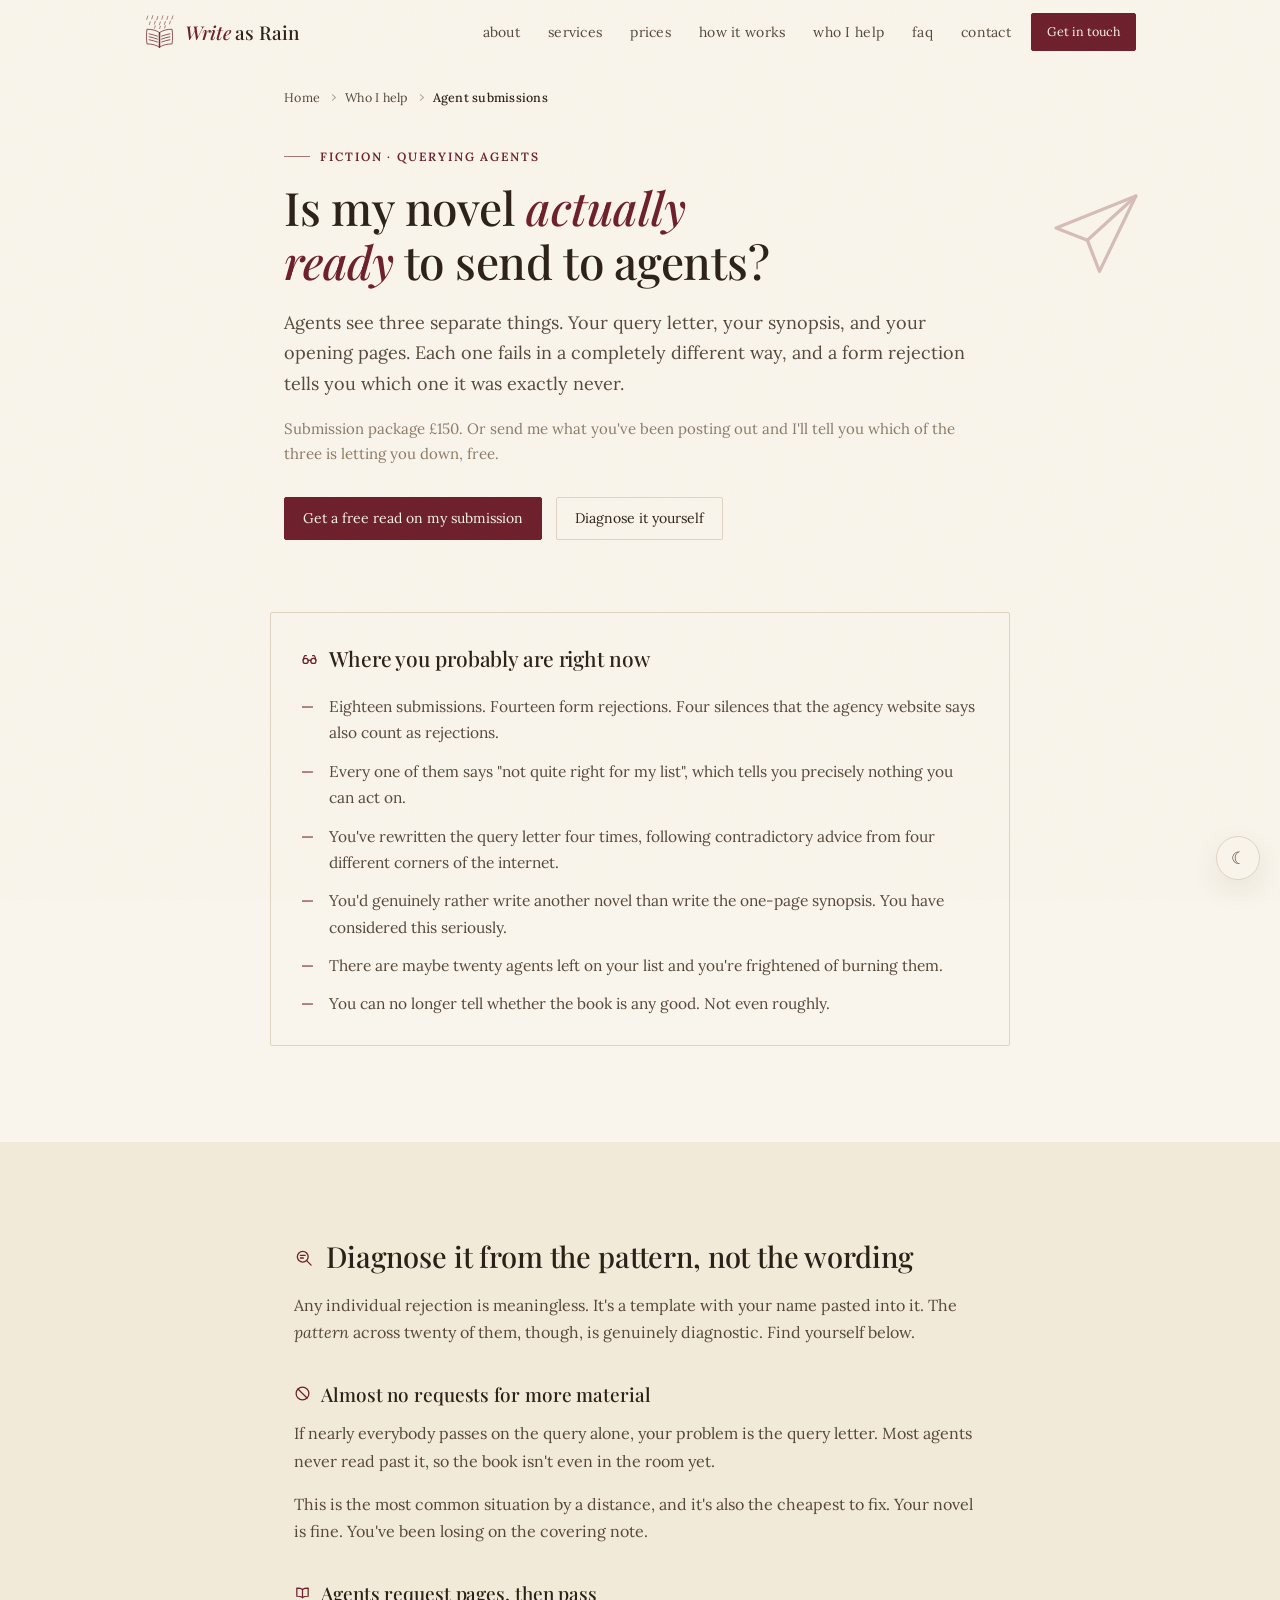
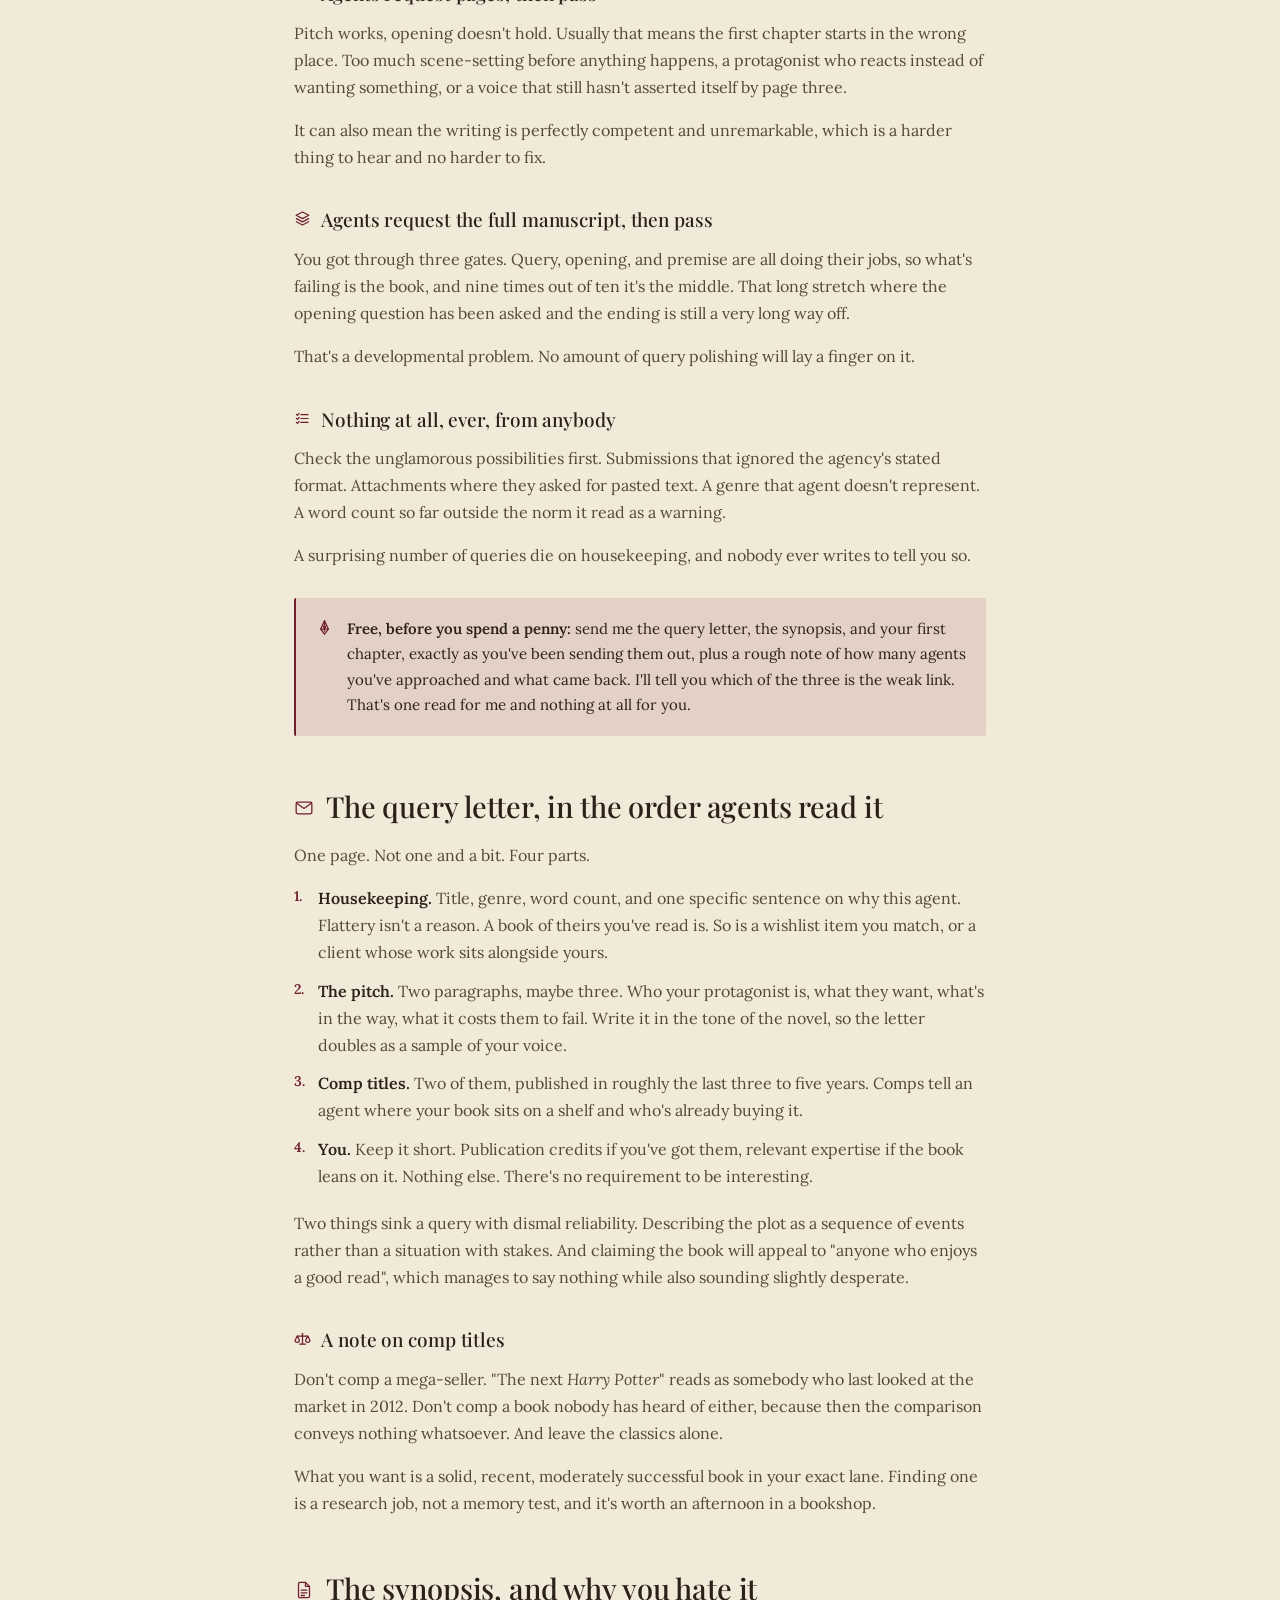
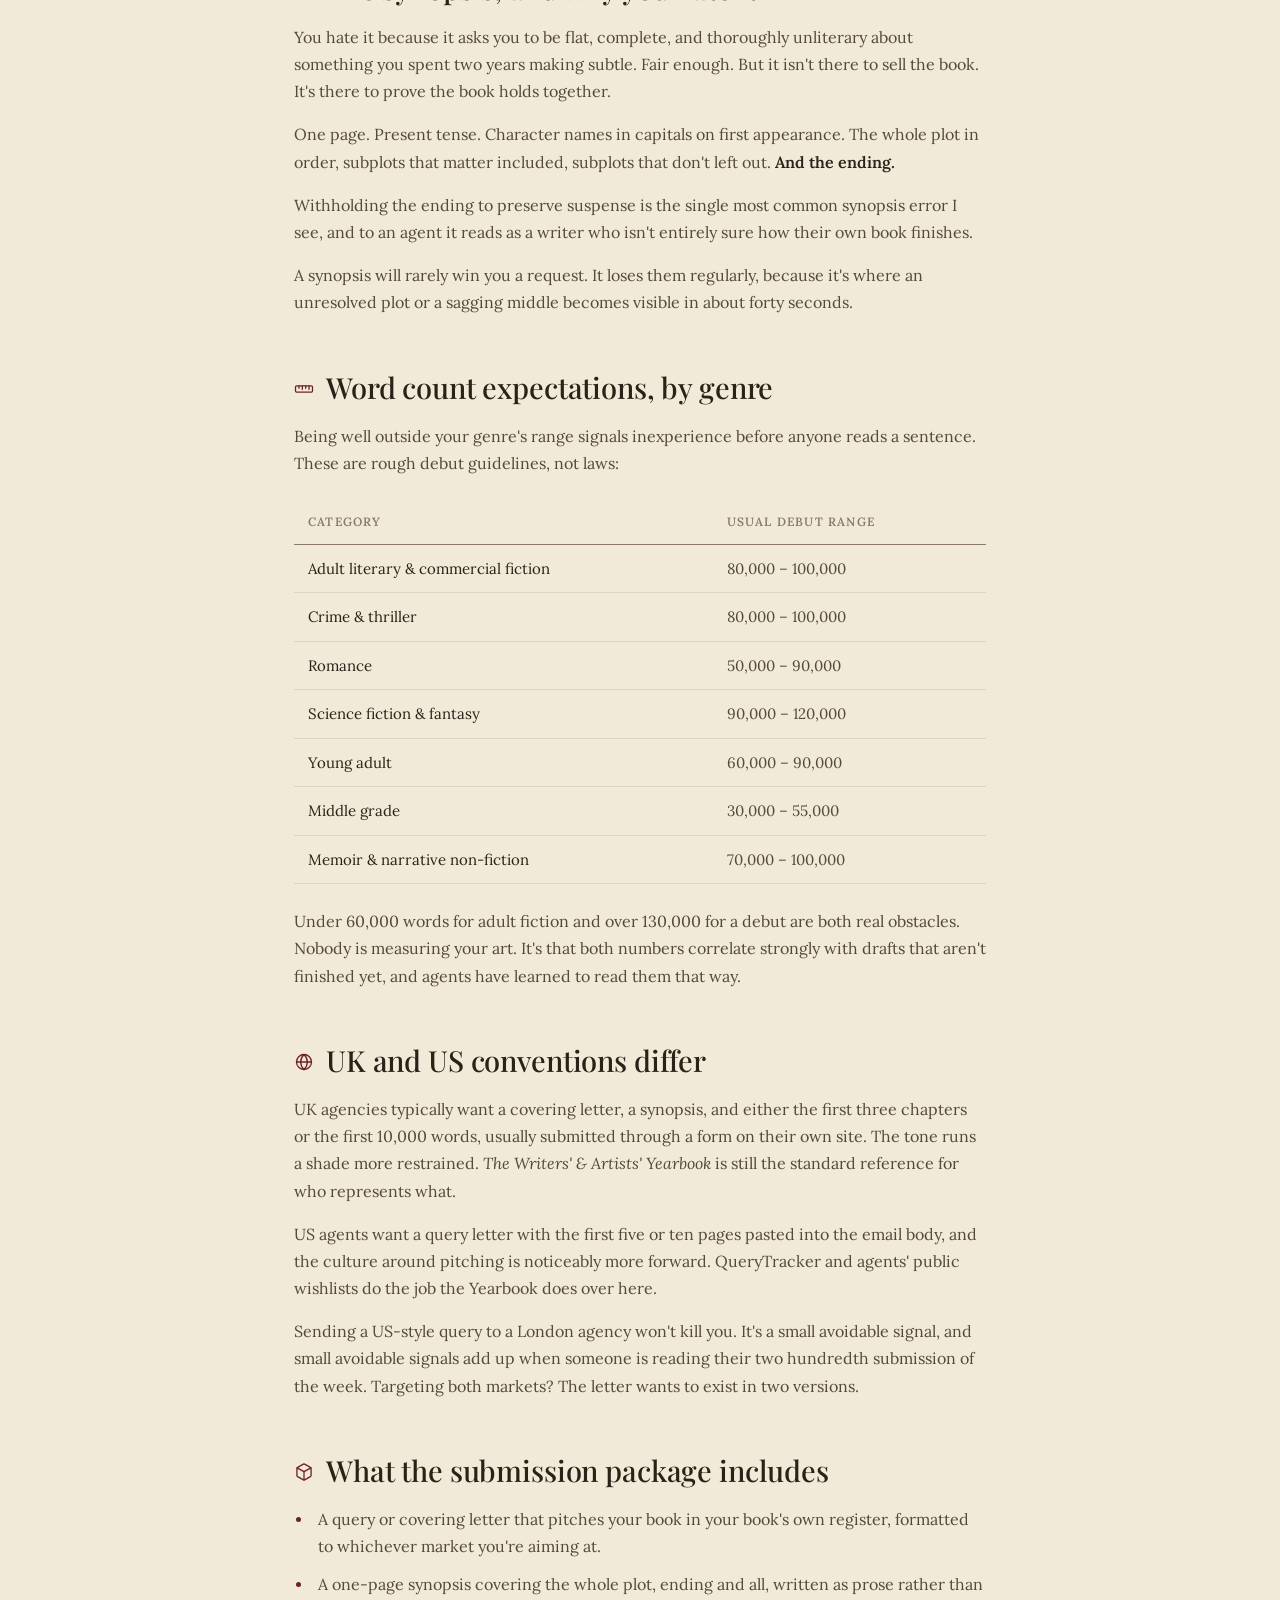
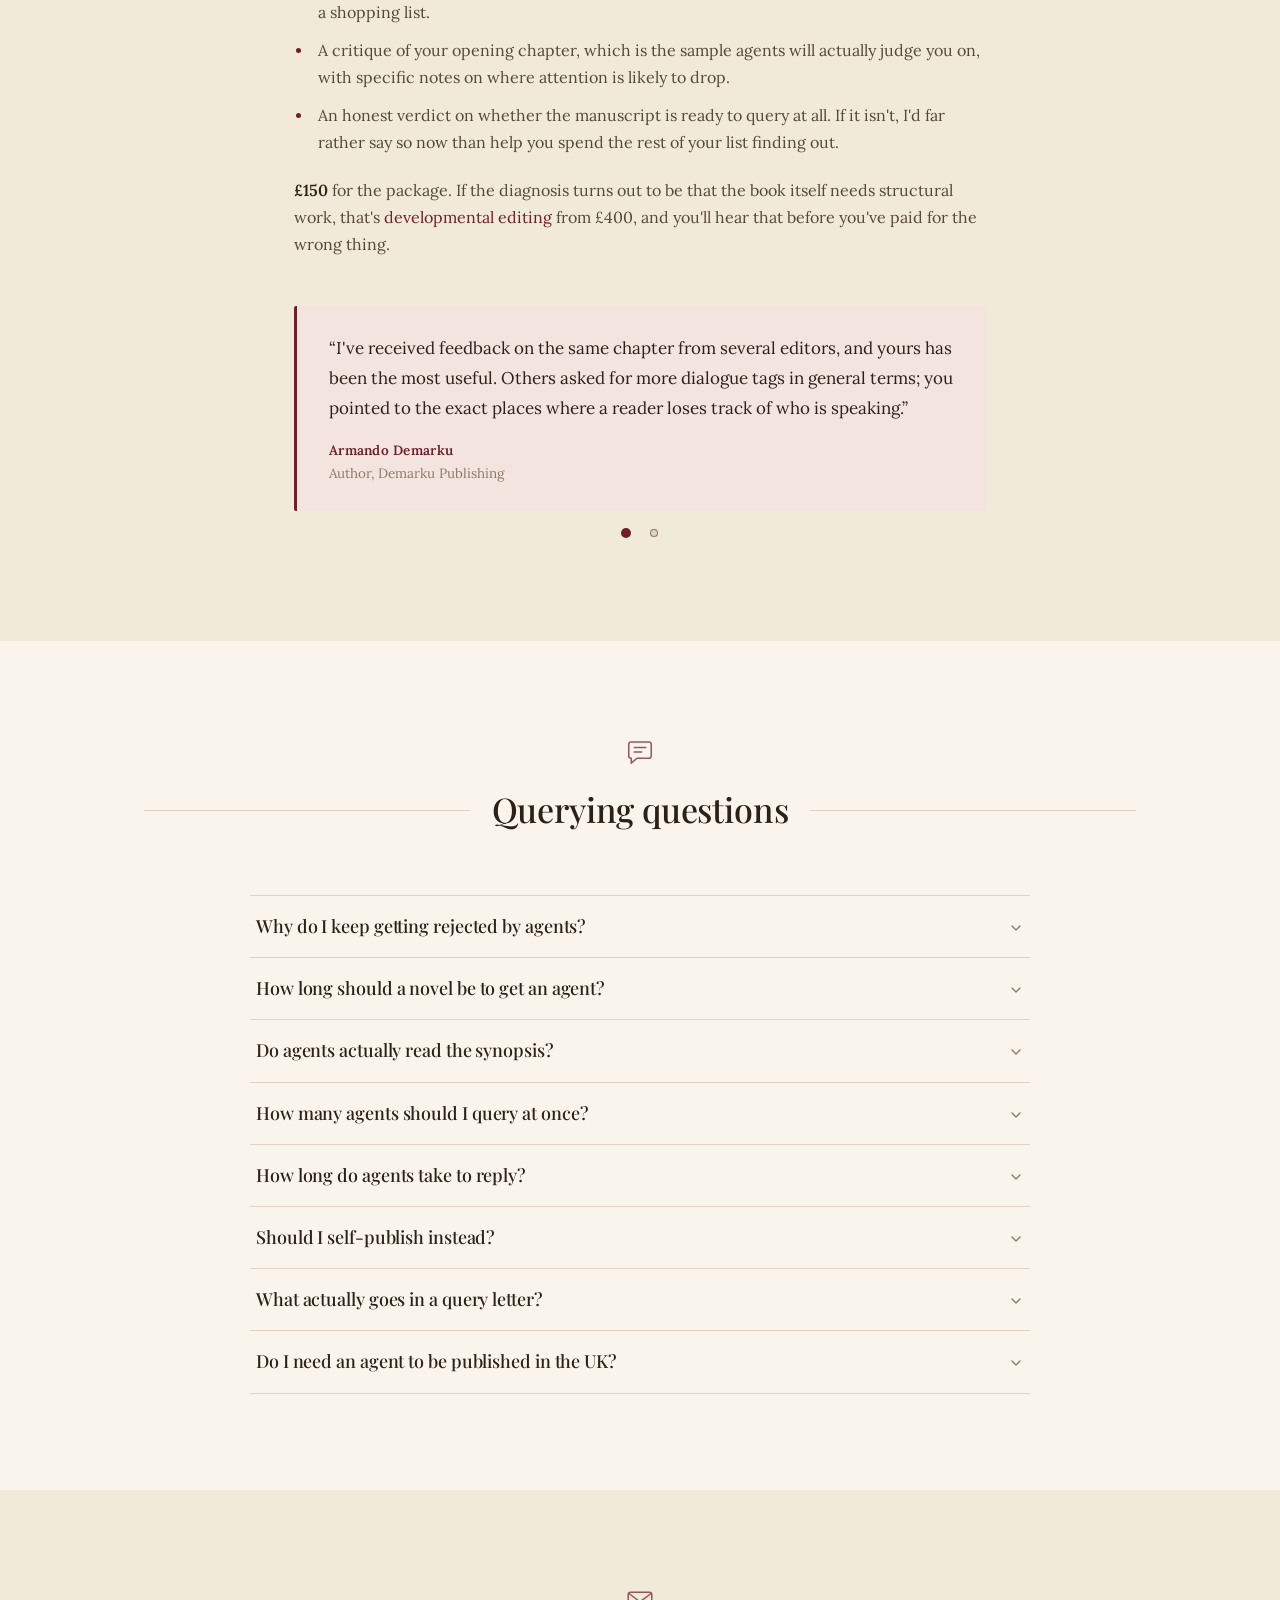
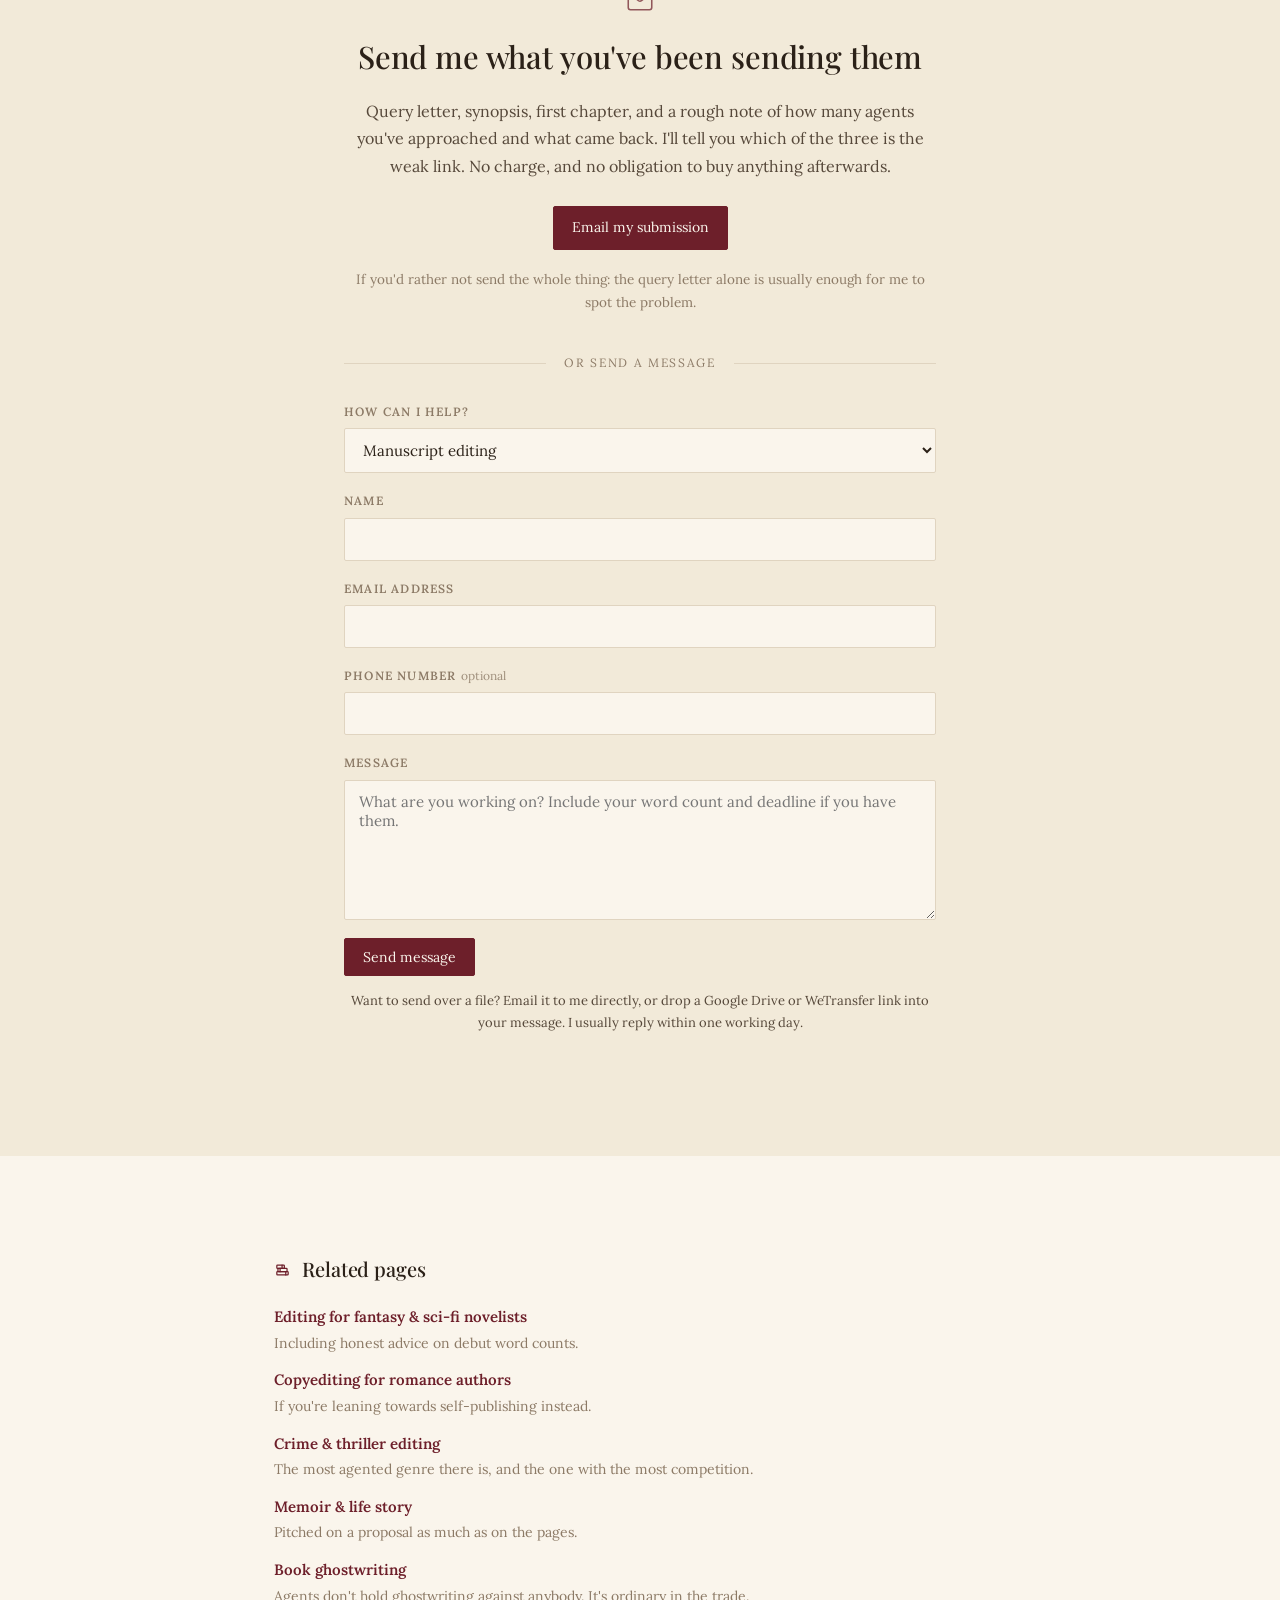
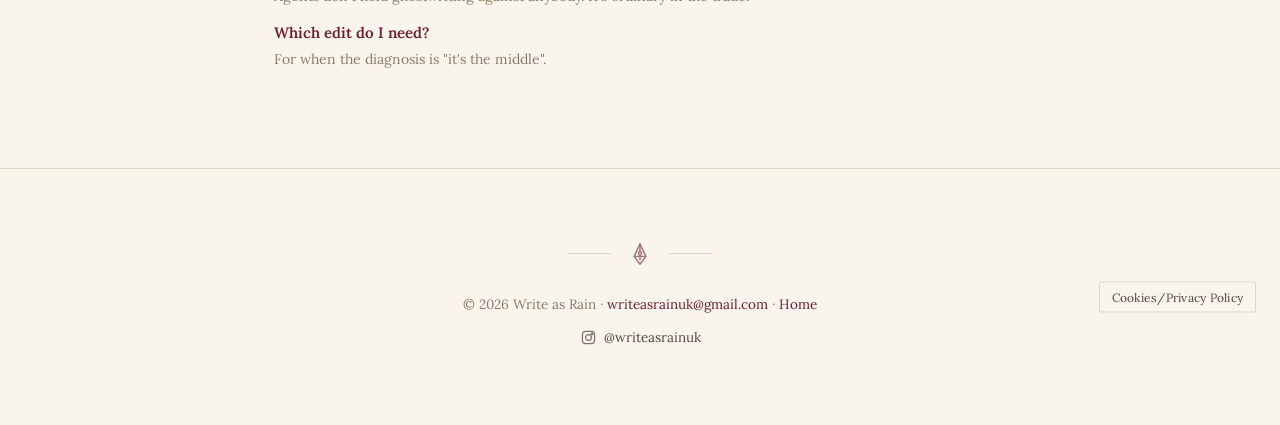
==== commit cc168215: "Show both testimonials in a carousel with dots A marker can now list several quotes. Two or more ren" ====
--- a/agent-submission-help.html
+++ b/agent-submission-help.html
@@ -265,16 +265,37 @@
       <li>An honest verdict on whether the manuscript is ready to query at all. If it isn't, I'd far rather say so now than help you spend the rest of your list finding out.</li>
     </ul>
     <p><strong>&pound;150</strong> for the package. If the diagnosis turns out to be that the book itself needs structural work, that's <a href="index.html#services">developmental editing</a> from &pound;400, and you'll hear that before you've paid for the wrong thing.</p>
-    <!-- testimonial: demarku-dialogue -->
-    <figure class="testimonial reveal">
-      <blockquote>
-        <p>I've received feedback on the same chapter from several editors, and yours has been the most useful. Others asked for more dialogue tags in general terms; you pointed to the exact places where a reader loses track of who is speaking.</p>
-      </blockquote>
-      <figcaption>
-        <span class="testimonial-name">Armando Demarku</span>
-        <span class="testimonial-role">Author, <a href="https://www.demarkupublishing.com/" rel="noopener">Demarku Publishing</a></span>
-      </figcaption>
-    </figure>
+    <!-- testimonial: demarku-dialogue, demarku-style -->
+    <div class="testimonials reveal" role="region" aria-roledescription="carousel" aria-label="What clients say">
+      <div class="testimonial-track" tabindex="0">
+        <div class="testimonial-slide" id="demarku-dialogue-1" role="group" aria-roledescription="slide" aria-label="1 of 2">
+          <figure class="testimonial">
+            <blockquote>
+              <p>I've received feedback on the same chapter from several editors, and yours has been the most useful. Others asked for more dialogue tags in general terms; you pointed to the exact places where a reader loses track of who is speaking.</p>
+            </blockquote>
+            <figcaption>
+              <span class="testimonial-name">Armando Demarku</span>
+              <span class="testimonial-role">Author, <a href="https://www.demarkupublishing.com/" rel="noopener">Demarku Publishing</a></span>
+            </figcaption>
+          </figure>
+        </div>
+        <div class="testimonial-slide" id="demarku-style-2" role="group" aria-roledescription="slide" aria-label="2 of 2">
+          <figure class="testimonial">
+            <blockquote>
+              <p>The most useful response I've had on this book. What struck me most was that you separated where the stripped-back style is doing its job from the few places where it leaves the reader guessing. Nobody else made that distinction.</p>
+            </blockquote>
+            <figcaption>
+              <span class="testimonial-name">Armando Demarku</span>
+              <span class="testimonial-role">Author, <a href="https://www.demarkupublishing.com/" rel="noopener">Demarku Publishing</a></span>
+            </figcaption>
+          </figure>
+        </div>
+      </div>
+      <div class="testimonial-dots">
+        <button type="button" class="testimonial-dot" aria-controls="demarku-dialogue-1" aria-label="Show testimonial 1 of 2" aria-current="true"></button>
+        <button type="button" class="testimonial-dot" aria-controls="demarku-style-2" aria-label="Show testimonial 2 of 2"></button>
+      </div>
+    </div>
     <!-- /testimonial -->
 
   </div>
--- a/styles.css
+++ b/styles.css
@@ -508,19 +508,76 @@
 
 /* Client testimonials. The markup is written by scripts/build-testimonials.py
    between marker comments, so change the words there, not in the page. */
+.testimonials {
+  max-width: 740px;
+  margin: 48px auto 0;
+}
+/* After a worked example, which already brings 48px of its own. */
+.services-order + .testimonials { margin-top: 0; }
+
+/* Two or more quotes: a scroll-snap strip, one panel wide. It swipes on a
+   phone and scrolls without scripting; site.js adds the dots' behaviour. */
+.testimonial-track {
+  display: flex;
+  align-items: stretch;
+  overflow-x: auto;
+  scroll-snap-type: x mandatory;
+  overscroll-behavior-x: contain;
+  scrollbar-width: none;
+}
+.testimonial-track::-webkit-scrollbar { display: none; }
+.testimonial-track:focus-visible { outline: 2px solid var(--accent); outline-offset: 4px; }
+.testimonial-slide {
+  flex: 0 0 100%;
+  display: flex;
+  scroll-snap-align: start;
+}
+.testimonial-slide > .testimonial { flex: 1; }
+
+.testimonial-dots {
+  display: flex;
+  justify-content: center;
+  gap: 4px;
+  margin-top: 10px;
+}
+.testimonial-dot {
+  width: 24px;
+  height: 24px;
+  padding: 0;
+  border: 0;
+  background: none;
+  cursor: pointer;
+  display: grid;
+  place-items: center;
+}
+.testimonial-dot::before {
+  content: '';
+  width: 8px;
+  height: 8px;
+  border-radius: 50%;
+  background: var(--rule);
+  box-shadow: inset 0 0 0 1px var(--ink-faint);
+  transition: background 0.2s ease, transform 0.2s ease;
+}
+/* The dots do nothing without site.js, so they only appear with it. */
+html:not(.js) .testimonial-dots { display: none; }
+.testimonial-dot:hover::before { background: var(--ink-faint); }
+.testimonial-dot[aria-current="true"]::before {
+  background: var(--accent);
+  box-shadow: none;
+  transform: scale(1.25);
+}
+.testimonial-dot:focus-visible { outline: 2px solid var(--accent); outline-offset: -2px; border-radius: 50%; }
+
 /* Its own tinted panel, distinct from both section backgrounds, so it reads
    as a quote from somebody else rather than more of my copy. */
 .testimonial {
-  max-width: 740px;
-  margin: 48px auto 0;
+  margin: 0;
   padding: 28px 32px 26px;
   background: var(--quote-bg);
   border-left: 3px solid var(--accent);
   border-radius: 2px;
 }
-.testimonial:last-child { margin-bottom: 0; }
-/* After a worked example, which already brings 48px of its own. */
-.services-order + .testimonial { margin-top: 0; }
 .testimonial blockquote { margin: 0; }
 .testimonial blockquote p {
   font-size: 17px;
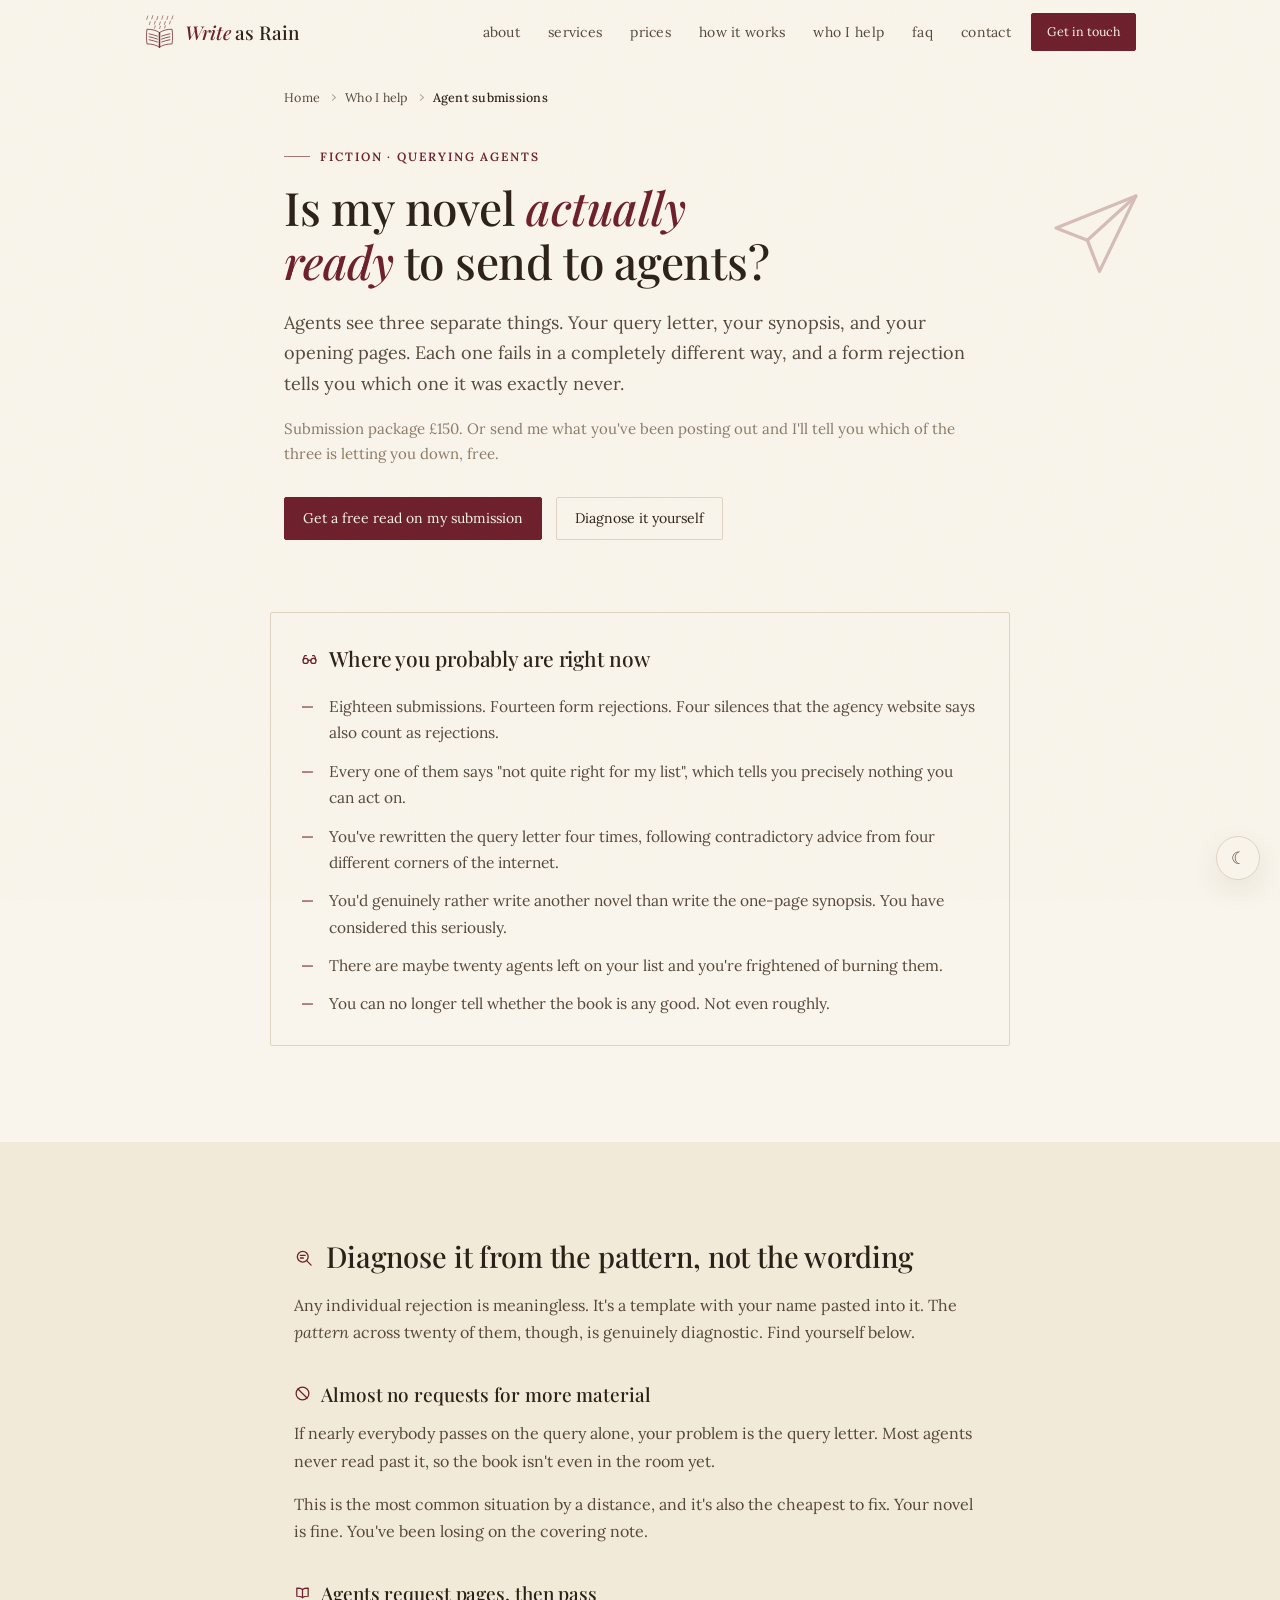
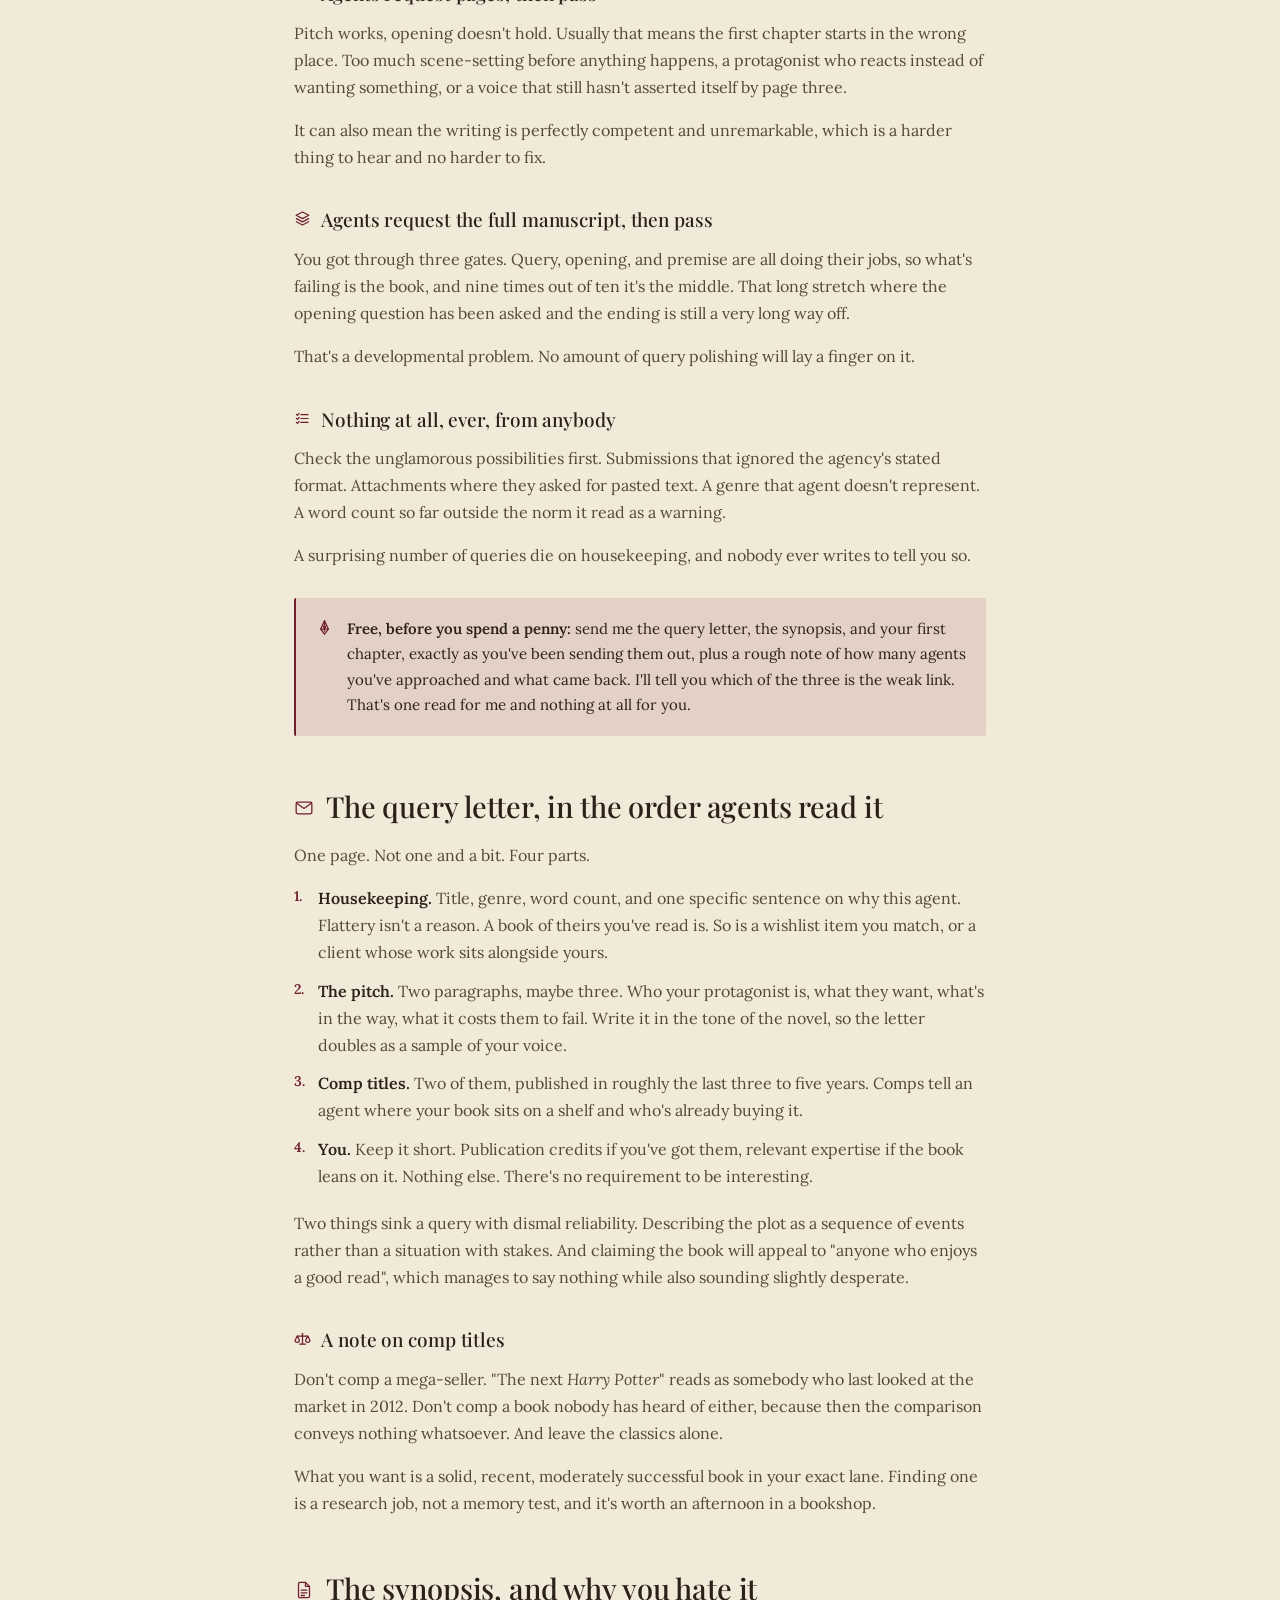
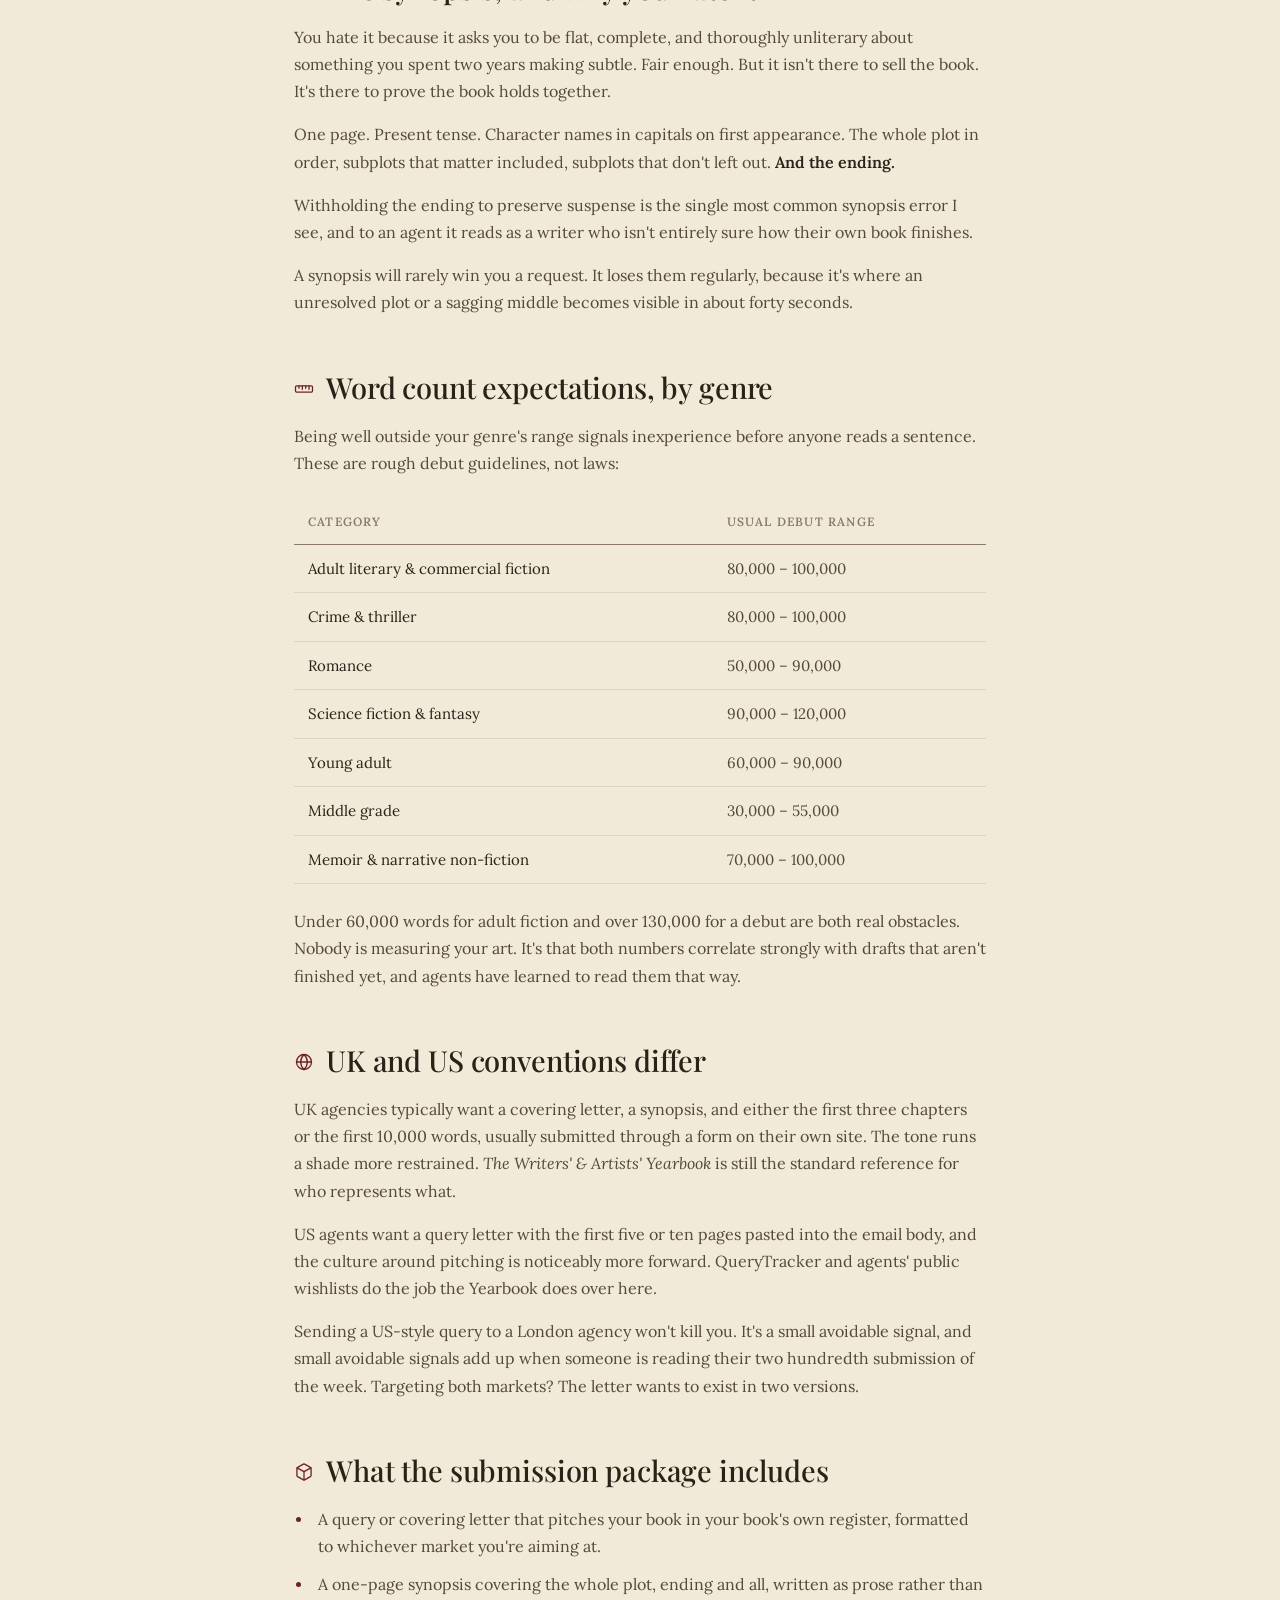
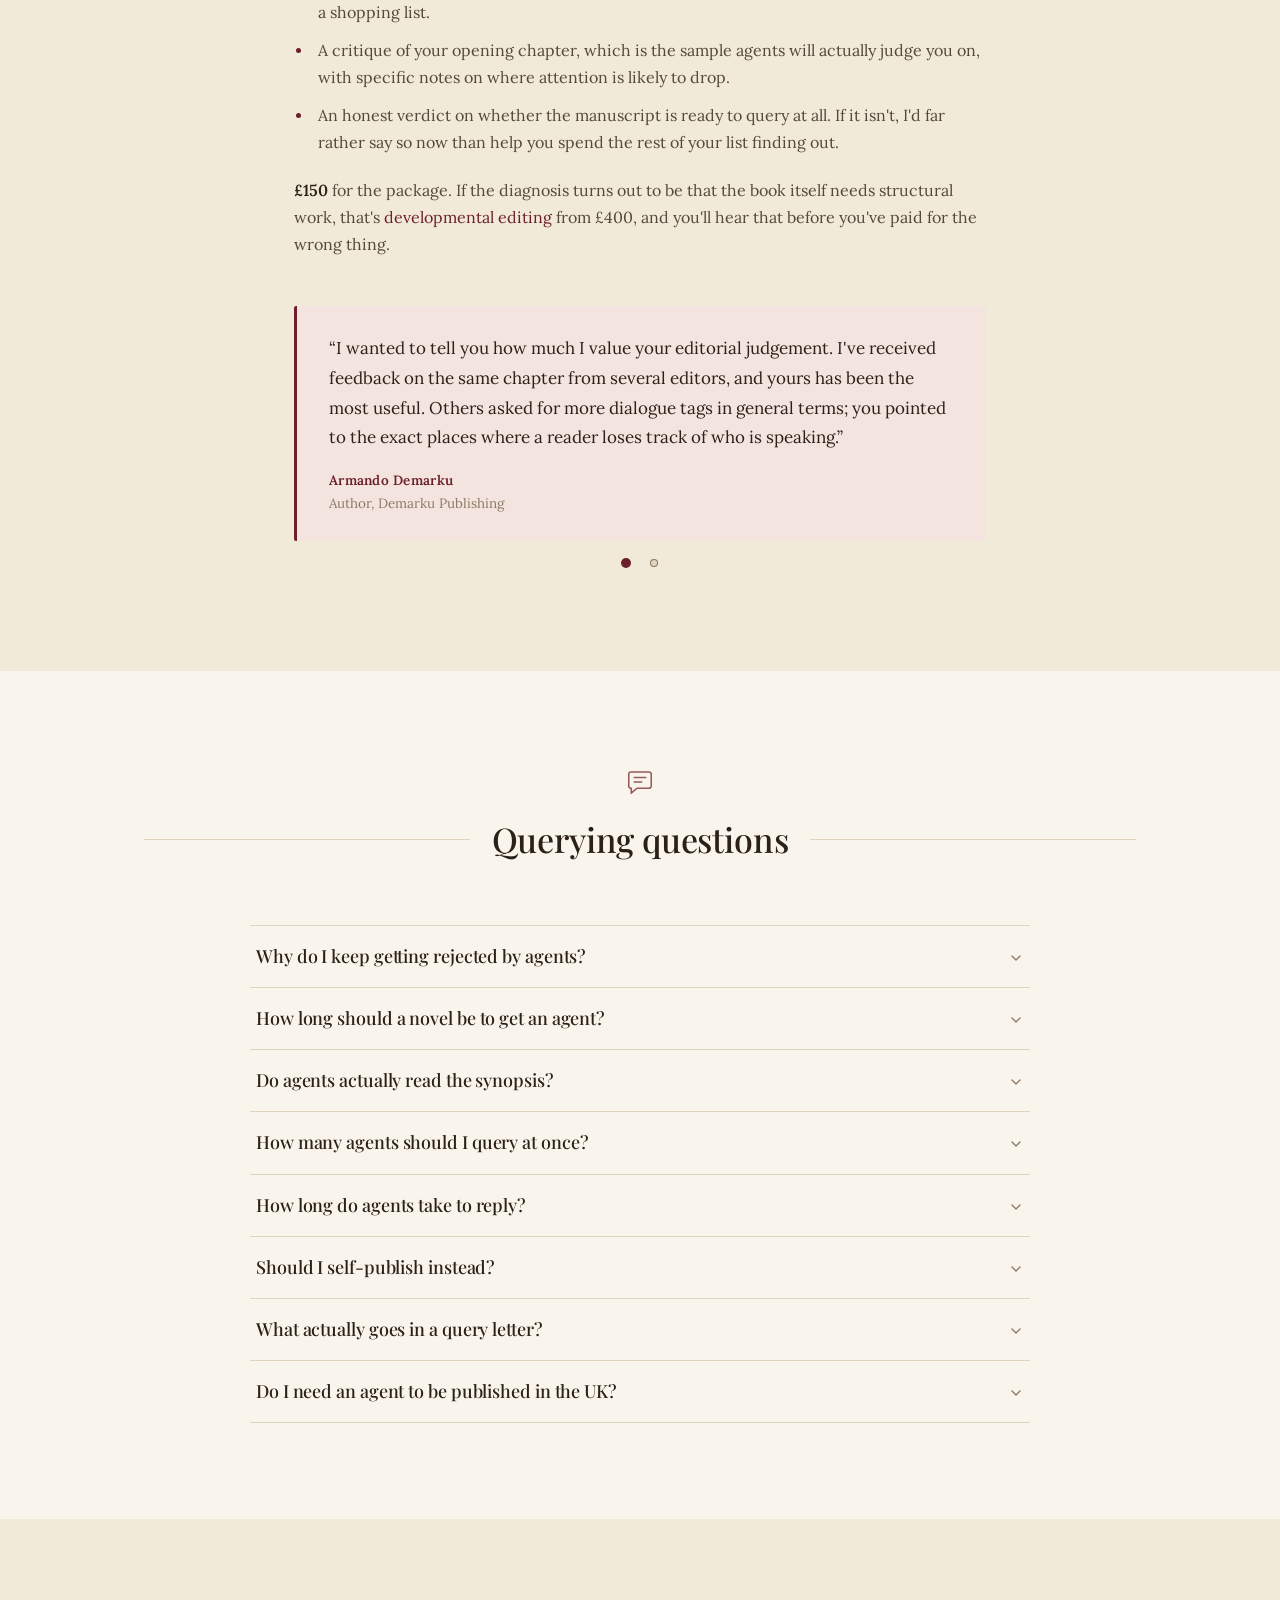
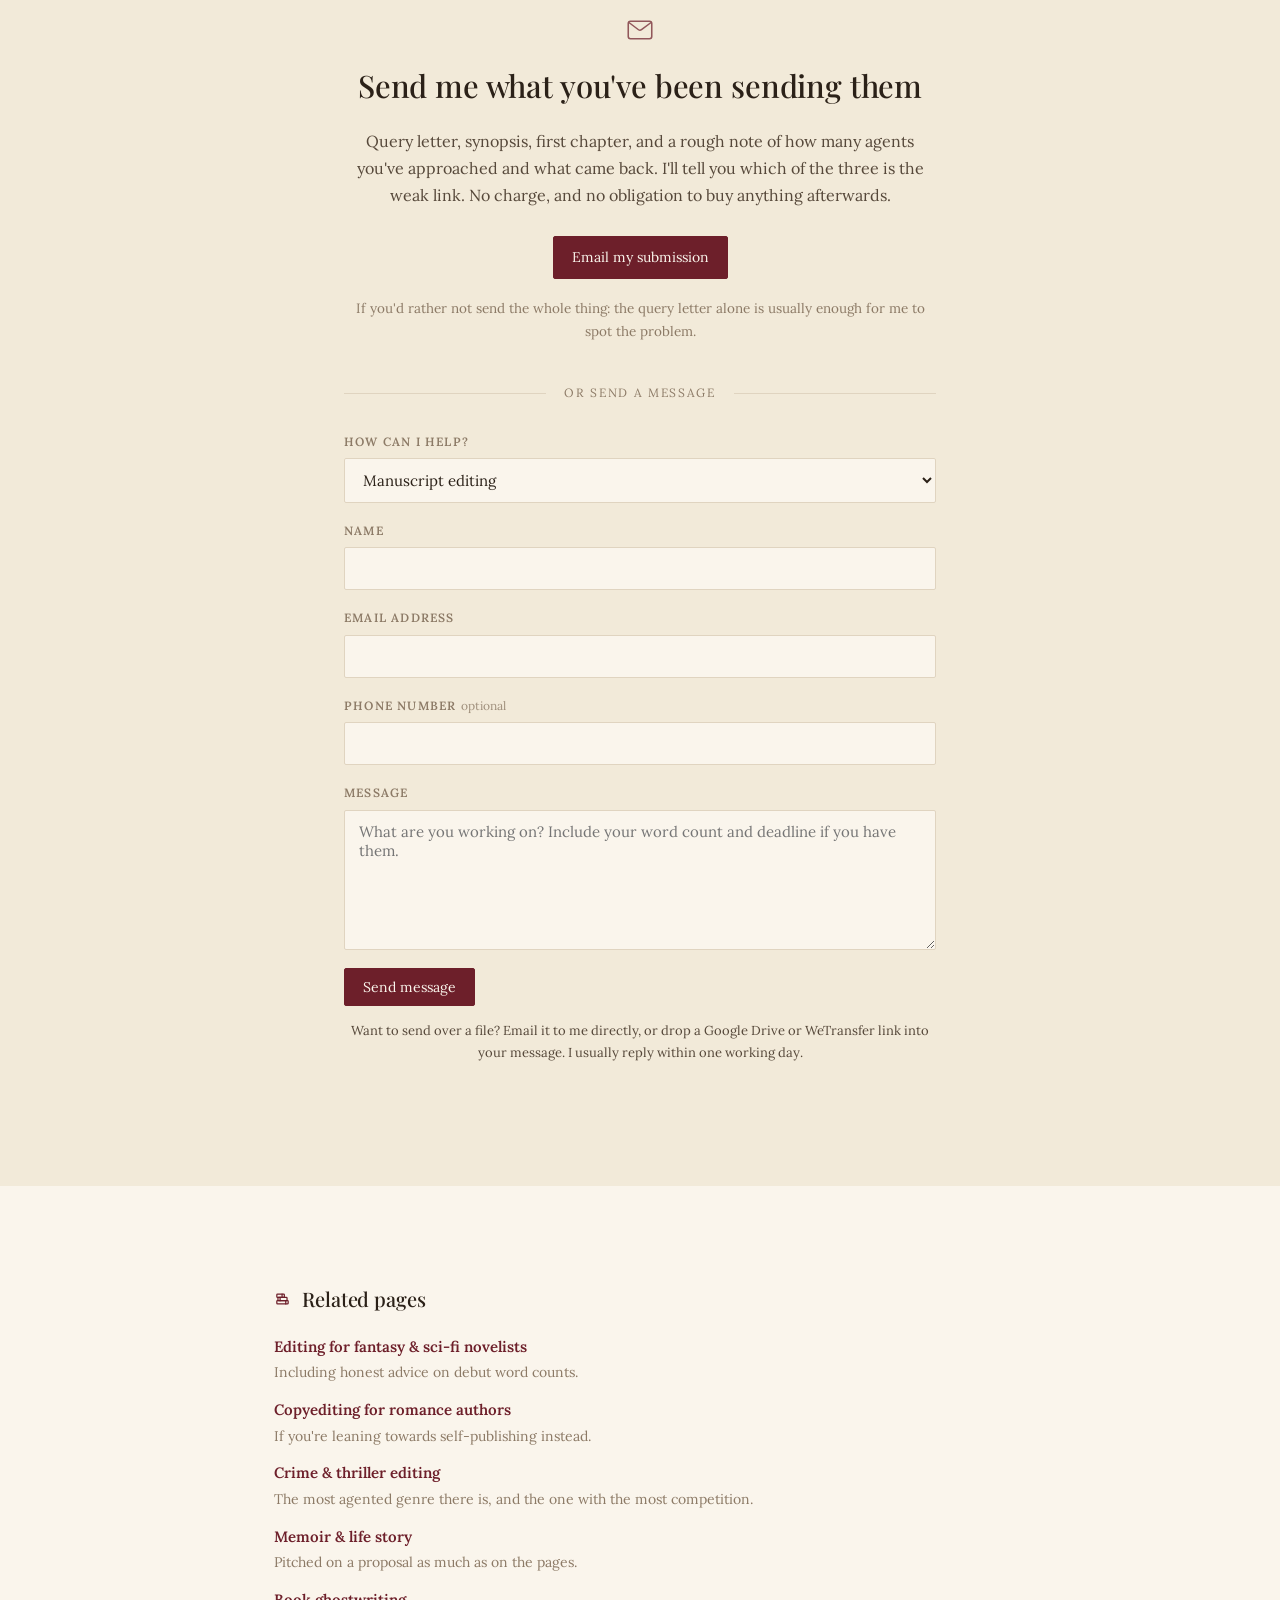
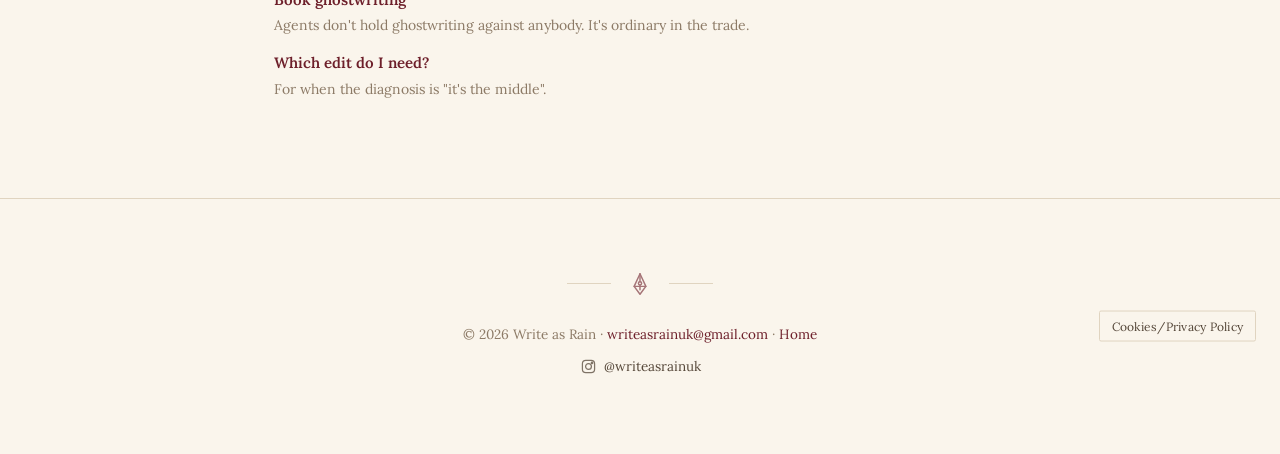
==== commit 445d6c02: "Open the second testimonial with Armando's line on editorial judgement Co-Authored-By: Claude Opus 5" ====
--- a/agent-submission-help.html
+++ b/agent-submission-help.html
@@ -271,7 +271,7 @@
         <div class="testimonial-slide" id="demarku-dialogue-1" role="group" aria-roledescription="slide" aria-label="1 of 2">
           <figure class="testimonial">
             <blockquote>
-              <p>I've received feedback on the same chapter from several editors, and yours has been the most useful. Others asked for more dialogue tags in general terms; you pointed to the exact places where a reader loses track of who is speaking.</p>
+              <p>I wanted to tell you how much I value your editorial judgement. I've received feedback on the same chapter from several editors, and yours has been the most useful. Others asked for more dialogue tags in general terms; you pointed to the exact places where a reader loses track of who is speaking.</p>
             </blockquote>
             <figcaption>
               <span class="testimonial-name">Armando Demarku</span>
